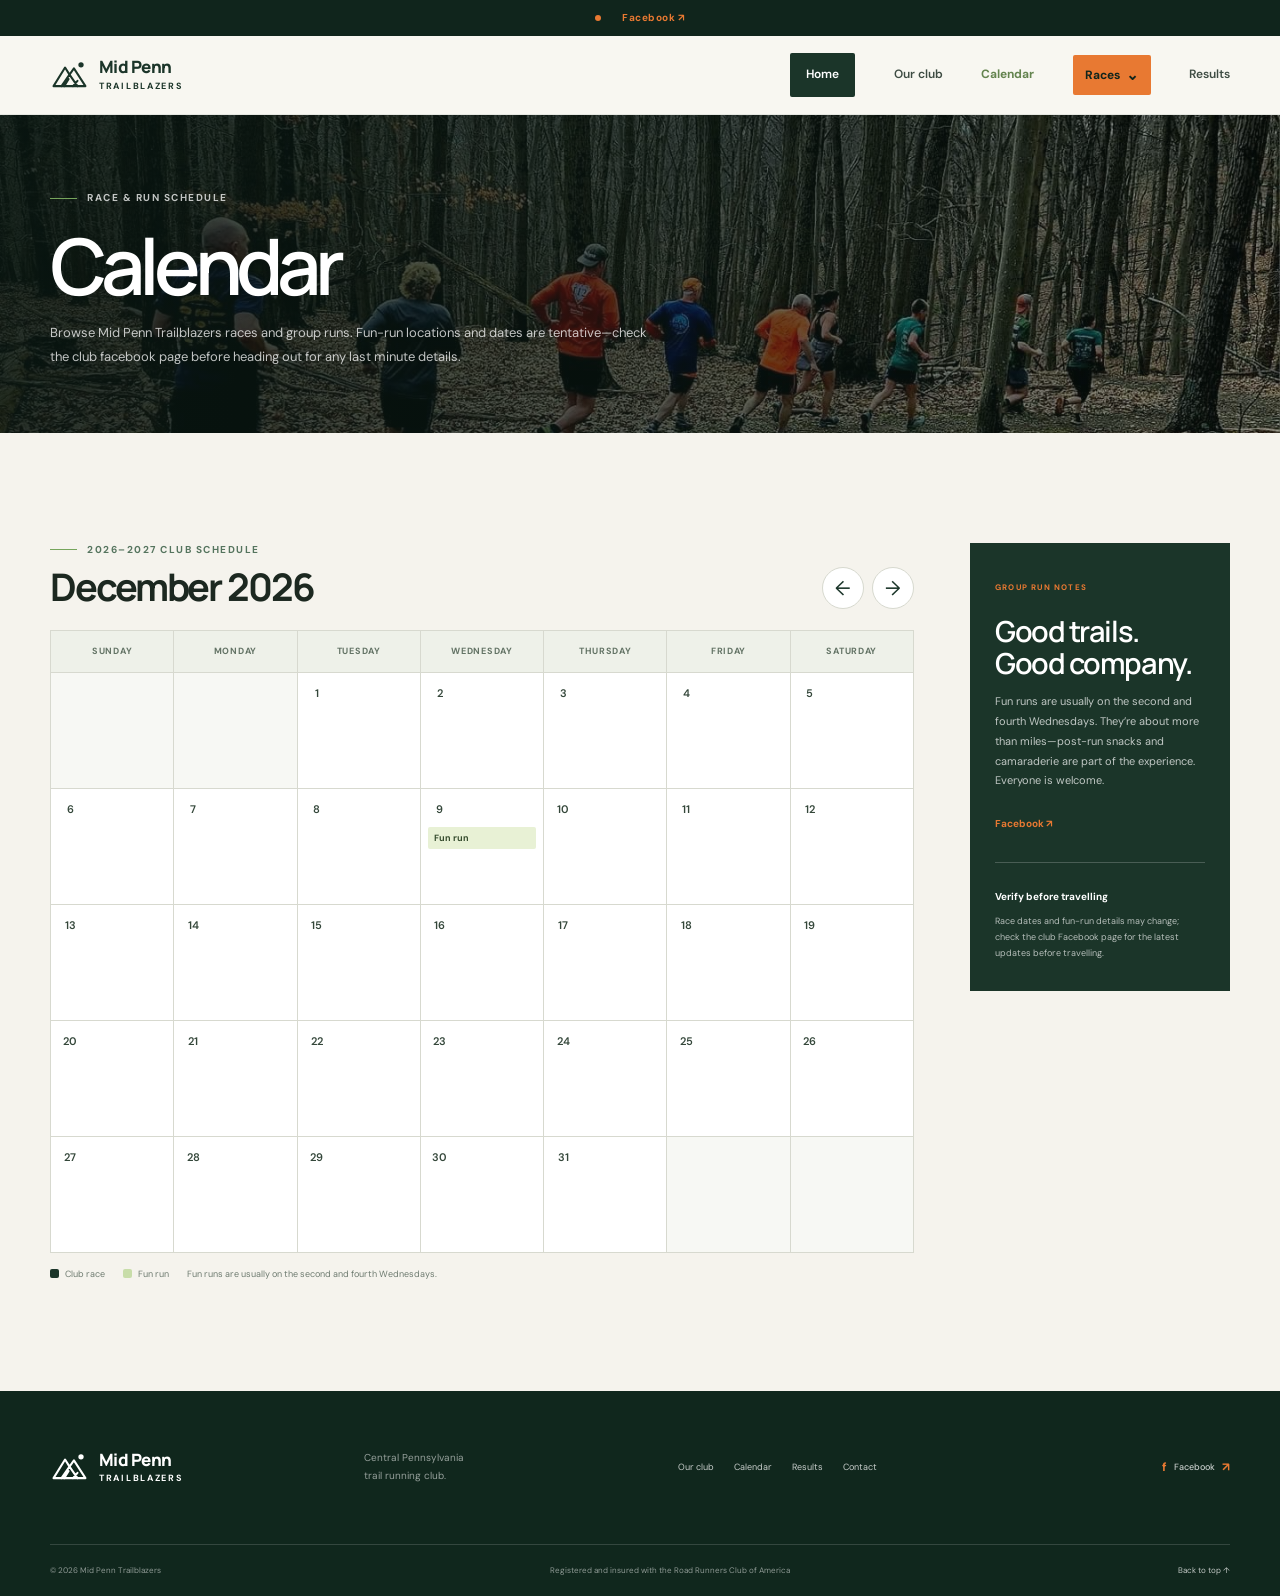
==== calendar.html @ 456e624b "adding human readable formatting" ====
<!doctype html>
<html lang="en">
  <head>
    <meta charset="utf-8" />
    <meta name="viewport" content="width=device-width, initial-scale=1" />
    <meta name="theme-color" content="#183a2b" />
    <meta
      name="description"
      content="Browse Mid Penn Trailblazers 2026 and 2027 trail race and fun run dates in a month-by-month calendar."
    />
    <title>Calendar — Mid Penn Trailblazers</title>
    <link rel="preconnect" href="https://fonts.googleapis.com" />
    <link rel="preconnect" href="https://fonts.gstatic.com" crossorigin />
    <link
      href="https://fonts.googleapis.com/css2?family=DM+Sans:wght@400;500;600;700&family=Manrope:wght@400;500;600;700;800&display=swap"
      rel="stylesheet"
    />
    <link rel="stylesheet" href="styles.css" />
    <script src="script.js" defer></script>
    <script src="calendar.js" defer></script>
  </head>
  <body class="calendar-page">
    <a class="skip-link" href="#main">Skip to content</a>
    <div class="announcement">
      <i aria-hidden="true"></i
      ><a
        href="https://www.facebook.com/groups/MidPennTrailblazers/"
        target="_blank"
        rel="noreferrer"
        >Facebook ↗</a
      >
    </div>
    <header class="site-header">
      <div class="wrap header-inner">
        <a
          class="brand"
          href="index.html#top"
          aria-label="Mid Penn Trailblazers home"
          ><span class="brand-mark" aria-hidden="true"
            ><svg viewBox="0 0 44 44" fill="none">
              <path
                d="M4 34 17 13l5 8 5-7 13 20H4Z"
                stroke="currentColor"
                stroke-width="2.3"
                stroke-linejoin="round"
              />
              <path
                d="m13 34 9-13 9 13M21 26l-5 8m15-6-5 6"
                stroke="currentColor"
                stroke-width="2.3"
                stroke-linecap="round"
              />
              <circle cx="35" cy="10" r="3" fill="currentColor" /></svg></span
          ><span class="brand-words"
            ><strong>Mid Penn</strong><small>Trailblazers</small></span
          ></a
        >
        <button
          class="menu-toggle"
          aria-expanded="false"
          aria-controls="primary-nav"
          aria-label="Open navigation"
        >
          <span></span><span></span><span></span>
        </button>
        <nav class="site-nav" id="primary-nav" aria-label="Main navigation">
          <a class="nav-cta" href="index.html">Home</a
          ><a href="index.html#about">Our club</a
          ><a href="calendar.html" aria-current="page">Calendar</a>
          <div class="nav-dropdown">
            <button
              class="races-toggle"
              type="button"
              aria-expanded="false"
              aria-controls="race-submenu"
            >
              Races <span aria-hidden="true">⌄</span>
            </button>
            <div class="dropdown-menu" id="race-submenu">
              <a href="races/loops-of-hope.html">Loops of Hope</a
              ><a href="races/snow-fest.html">Snow Fest</a
              ><a href="races/night-flight.html">Night Flight</a
              ><a href="races/smiths-knob-scramble.html"
                >Smith’s Knob Scramble</a
              ><a href="races/dandelion-run.html">Dandelion Run</a
              ><a href="races/dam-half.html">Dam Half</a>
            </div>
          </div>
          <a href="results.html">Results</a>
        </nav>
      </div>
    </header>
    <main id="main">
      <section class="calendar-hero">
        <div class="wrap">
          <p class="eyebrow"><i></i>race &amp; run schedule</p>
          <h1>Calendar</h1>
          <p>
            Browse Mid Penn Trailblazers races and group runs. Fun-run locations
            and dates are tentative—check the club facebook page before heading
            out for any last minute details.
          </p>
        </div>
      </section>
      <section
        class="calendar-section section-pad"
        aria-labelledby="calendar-title"
      >
        <div class="wrap calendar-layout">
          <div class="calendar-main">
            <div class="calendar-toolbar">
              <div>
                <p class="eyebrow"><i></i>2026–2027 club schedule</p>
                <h2 id="calendar-title" aria-live="polite">October 2026</h2>
              </div>
              <div class="calendar-controls">
                <button
                  id="previous-month"
                  type="button"
                  aria-label="Previous month"
                >
                  ←</button
                ><button id="next-month" type="button" aria-label="Next month">
                  →
                </button>
              </div>
            </div>
            <div
              class="calendar-grid"
              id="calendar-grid"
              role="grid"
              aria-labelledby="calendar-title"
            ></div>
            <div class="calendar-legend">
              <span><i class="legend-race"></i>Club race</span
              ><span><i class="legend-fun"></i>Fun run</span
              ><span
                >Fun runs are usually on the second and fourth Wednesdays.</span
              >
            </div>
          </div>
          <aside class="calendar-aside">
            <span class="aside-kicker">GROUP RUN NOTES</span>
            <h3>Good trails.<br />Good company.</h3>
            <p>
              Fun runs are usually on the second and fourth Wednesdays. They’re
              about more than miles—post-run snacks and camaraderie are part of
              the experience. Everyone is welcome.
            </p>
            <a
              href="https://www.facebook.com/groups/MidPennTrailblazers/"
              target="_blank"
              rel="noreferrer"
              >Facebook ↗</a
            >
            <div class="calendar-note">
              <strong>Verify before travelling</strong>
              <p>
                Race dates and fun-run details may change; check the club
                Facebook page for the latest updates before travelling.
              </p>
            </div>
          </aside>
        </div>
      </section>
    </main>
    <footer class="site-footer">
      <div class="wrap footer-main">
        <a
          class="brand footer-brand"
          href="index.html#top"
          aria-label="Mid Penn Trailblazers, back to top"
          ><span class="brand-mark" aria-hidden="true"
            ><svg viewBox="0 0 44 44" fill="none">
              <path
                d="M4 34 17 13l5 8 5-7 13 20H4Z"
                stroke="currentColor"
                stroke-width="2.3"
                stroke-linejoin="round"
              />
              <path
                d="m13 34 9-13 9 13M21 26l-5 8m15-6-5 6"
                stroke="currentColor"
                stroke-width="2.3"
                stroke-linecap="round"
              />
              <circle cx="35" cy="10" r="3" fill="currentColor" /></svg></span
          ><span class="brand-words"
            ><strong>Mid Penn</strong><small>Trailblazers</small></span
          ></a
        >
        <p>Central Pennsylvania<br />trail running club.</p>
        <nav class="footer-nav" aria-label="Footer navigation">
          <a href="index.html#about">Our club</a
          ><a href="calendar.html">Calendar</a><a href="results.html">Results</a
          ><a href="index.html#contact">Contact</a>
        </nav>
        <a
          class="footer-social"
          href="https://www.facebook.com/groups/MidPennTrailblazers/"
          target="_blank"
          rel="noreferrer"
          >f <span>Facebook</span> ↗</a
        >
      </div>
      <div class="wrap footer-bottom">
        <span>© <span id="year">2026</span> Mid Penn Trailblazers</span
        ><span
          >Registered and insured with the Road Runners Club of America</span
        ><a href="#main">Back to top ↑</a>
      </div>
    </footer>
  </body>
</html>
---- styles.css ----
.site-nav > a.nav-cta[href$="#contact"] {
  display: none;
}
:root {
  --forest: #1b3529;
  --deep: #10251c;
  --lime: #e87932;
  --paper: #f5f3ed;
  --ink: #1c2820;
  --muted: #687168;
  --line: #d7d9cf;
  --display: "Manrope", sans-serif;
  --body: "DM Sans", sans-serif;
}
*,
*::before,
*::after {
  box-sizing: border-box;
}
html {
  scroll-behavior: smooth;
  scroll-padding-top: 90px;
}
body {
  margin: 0;
  color: var(--ink);
  background: var(--paper);
  font: 16px/1.6 var(--body);
  -webkit-font-smoothing: antialiased;
}
a {
  color: inherit;
}
a:focus-visible,
button:focus-visible {
  outline: 3px solid #699d45;
  outline-offset: 4px;
}
.wrap {
  width: min(1180px, calc(100% - 64px));
  margin-inline: auto;
}
.skip-link {
  position: fixed;
  z-index: 30;
  top: 12px;
  left: 12px;
  padding: 10px 16px;
  color: #fff;
  background: var(--forest);
  transform: translateY(-150%);
}
.skip-link:focus {
  transform: translateY(0);
}
.announcement {
  min-height: 36px;
  padding: 7px 20px;
  display: flex;
  justify-content: center;
  align-items: center;
  gap: 9px;
  color: #f3f5ec;
  background: var(--deep);
  font-size: 10px;
  letter-spacing: 0.05em;
}
.announcement i {
  width: 6px;
  height: 6px;
  border-radius: 50%;
  background: var(--lime);
}
.announcement a {
  margin-left: 12px;
  color: var(--lime);
  font-weight: 700;
  text-decoration: none;
}
.site-header {
  position: sticky;
  z-index: 20;
  top: 0;
  background: rgba(248, 247, 241, 0.96);
  border-bottom: 1px solid rgba(24, 58, 43, 0.08);
  backdrop-filter: blur(14px);
}
.header-inner {
  min-height: 78px;
  display: flex;
  align-items: center;
  justify-content: space-between;
}
.brand {
  display: inline-flex;
  align-items: center;
  gap: 10px;
  color: var(--forest);
  text-decoration: none;
}
.brand-mark {
  width: 39px;
  height: 39px;
  display: grid;
  place-items: center;
}
.brand-mark svg {
  width: 100%;
  height: 100%;
}
.brand-words {
  display: grid;
  line-height: 1.03;
  font-family: var(--display);
  letter-spacing: -0.035em;
}
.brand-words strong {
  font-size: 17px;
  font-weight: 800;
}
.brand-words small {
  margin-top: 4px;
  font: 700 9px var(--body);
  letter-spacing: 0.19em;
  text-transform: uppercase;
}
.site-nav {
  display: flex;
  align-items: center;
  gap: clamp(20px, 3vw, 42px);
}
.site-nav > a {
  color: #3e4c43;
  font-size: 12px;
  font-weight: 600;
  text-decoration: none;
}
.site-nav > a:hover,
.footer-nav a:hover {
  color: #67934c;
}
.site-nav .nav-cta {
  padding: 12px 16px;
  color: #fff;
  background: var(--forest);
  border-radius: 2px;
}
.nav-cta span {
  margin-left: 8px;
}
.menu-toggle {
  display: none;
}
.hero {
  position: relative;
  min-height: max(570px, min(690px, calc(100svh - 114px)));
  display: flex;
  align-items: center;
  overflow: hidden;
  color: #fff;
  background: var(--deep);
}
.hero-image,
.hero-shade,
.contact-image,
.contact-shade {
  position: absolute;
  inset: 0;
}
.hero-image {
  background: url("assets/forest-trail.jpg") center 48% / cover;
}
.hero-shade {
  background:
    linear-gradient(
      90deg,
      rgba(11, 34, 23, 0.86),
      rgba(14, 38, 27, 0.58) 45%,
      rgba(14, 38, 27, 0.12)
    ),
    linear-gradient(0deg, rgba(11, 34, 23, 0.34), transparent 38%);
}
.hero-content {
  position: relative;
  z-index: 1;
  padding: 92px 0 100px;
}
.eyebrow {
  margin: 0 0 20px;
  display: flex;
  align-items: center;
  gap: 10px;
  color: #55745e;
  font-size: 10px;
  font-weight: 700;
  letter-spacing: 0.15em;
  line-height: 1.4;
  text-transform: uppercase;
}
.eyebrow i {
  width: 27px;
  height: 1px;
  background: #76a55c;
}
.eyebrow.light {
  color: rgba(255, 255, 255, 0.8);
}
.eyebrow.light i {
  background: var(--lime);
}
h1,
h2,
h3,
h4,
p {
  margin-top: 0;
}
h1,
h2,
h3,
h4 {
  font-family: var(--display);
}
.hero h1 {
  margin: 0;
  font-size: clamp(70px, 10.5vw, 138px);
  font-weight: 700;
  letter-spacing: -0.085em;
  line-height: 0.91;
}
.hero h1 em,
h2 em {
  font-weight: 500;
}
.hero h1 em,
.results h2 em,
.contact h2 em {
  color: var(--lime);
}
.hero-intro {
  max-width: 440px;
  margin: 28px 0;
  color: rgba(255, 255, 255, 0.86);
  font-size: 15px;
  line-height: 1.8;
}
.hero-actions {
  display: flex;
  align-items: center;
  gap: 28px;
}
.button {
  min-height: 48px;
  padding: 0 20px;
  display: inline-flex;
  align-items: center;
  justify-content: center;
  gap: 15px;
  border: 1px solid transparent;
  border-radius: 2px;
  font-size: 11px;
  font-weight: 700;
  text-decoration: none;
  transition:
    transform 0.2s,
    background 0.2s,
    color 0.2s;
}
.button:hover {
  transform: translateY(-2px);
}
.lime-button {
  color: var(--deep);
  background: var(--lime);
}
.lime-button:hover {
  background: #e6ff8a;
}
.text-link {
  display: inline-flex;
  align-items: center;
  gap: 11px;
  color: var(--forest);
  font-size: 12px;
  font-weight: 700;
  text-decoration: none;
}
.light-link {
  color: #fff;
}
.hero-badge {
  position: absolute;
  right: max(8%, calc((100vw - 1180px) / 2));
  bottom: 67px;
  width: 112px;
  height: 112px;
  display: grid;
  place-items: center;
  color: var(--forest);
  background: var(--lime);
  border-radius: 50%;
}
.hero-badge svg {
  position: absolute;
  width: 100%;
  animation: spin 32s linear infinite;
}
.hero-badge text {
  fill: var(--forest);
  font: 700 7.7px var(--body);
  letter-spacing: 1.7px;
}
.hero-badge b {
  font-size: 34px;
  font-weight: 400;
}
.hero-caption {
  position: absolute;
  bottom: 20px;
  left: max(32px, calc((100vw - 1180px) / 2));
  display: flex;
  gap: 11px;
  align-items: center;
  color: rgba(255, 255, 255, 0.78);
  font-size: 9px;
  letter-spacing: 0.1em;
  text-decoration: none;
  text-transform: uppercase;
}
.hero-caption span {
  color: var(--lime);
}
@keyframes spin {
  to {
    transform: rotate(360deg);
  }
}
.section-pad {
  padding: 110px 0;
}
.intro-grid {
  display: grid;
  grid-template-columns: 1fr;
  align-items: start;
}
.intro-label {
  padding-top: 9px;
}
.aside-note {
  margin-top: 82px;
  color: #8a958b;
  font: 12px/1.7 var(--display);
}
.intro h2,
.section-heading h2 {
  margin: 0 0 24px;
  font-size: clamp(34px, 4.1vw, 54px);
  font-weight: 600;
  letter-spacing: -0.065em;
  line-height: 1.13;
}
.intro h2 em,
.section-heading h2 em {
  color: #64844f;
}
.intro-copy > p {
  max-width: none;
  margin-bottom: 16px;
  color: #657168;
  font-size: 14px;
  line-height: 1.9;
}
.intro-copy .text-link {
  margin-top: 10px;
}
.club-stamp {
  justify-self: end;
  width: 140px;
  aspect-ratio: 1;
  margin-top: 30px;
  display: flex;
  flex-direction: column;
  align-items: center;
  justify-content: center;
  color: var(--forest);
  border: 1px solid #bbcbb5;
  border-radius: 50%;
  transform: rotate(8deg);
}
.club-stamp small {
  font-size: 7px;
  font-weight: 700;
  letter-spacing: 0.16em;
}
.club-stamp strong {
  margin: 1px 0;
  font: 800 27px var(--display);
  letter-spacing: -0.07em;
}
.club-stamp svg {
  width: 70px;
  height: 24px;
  margin-top: 4px;
  fill: none;
  stroke: currentColor;
  stroke-width: 1.6;
}
.next-run {
  color: #fff;
  background: var(--forest);
}
.next-run-inner {
  min-height: 180px;
  display: grid;
  grid-template-columns: 64px 1fr auto;
  gap: 27px;
  align-items: center;
}
.run-icon {
  width: 55px;
  height: 55px;
  display: grid;
  place-items: center;
  color: var(--forest);
  background: var(--lime);
  border-radius: 50%;
  font-size: 27px;
}
.next-run .eyebrow {
  margin-bottom: 9px;
}
.next-run h2 {
  margin-bottom: 6px;
  font-size: clamp(21px, 2.5vw, 30px);
  font-weight: 600;
  letter-spacing: -0.045em;
}
.next-run h2 span {
  color: var(--lime);
}
.next-run-inner > div:nth-child(2) > p:last-child {
  margin: 0;
  color: rgba(255, 255, 255, 0.72);
  font-size: 12px;
}
.outline-button {
  color: #fff;
  border-color: rgba(255, 255, 255, 0.43);
}
.outline-button:hover {
  color: var(--forest);
  background: #fff;
}
.events {
  background: #f2f3ec;
}
.section-heading {
  margin-bottom: 47px;
  display: grid;
  grid-template-columns: 1.2fr 0.8fr;
  gap: 70px;
  align-items: end;
}
.section-heading .eyebrow {
  margin-bottom: 17px;
}
.section-heading h2 {
  margin-bottom: 0;
}
.section-heading > p {
  max-width: 390px;
  margin: 0 0 4px auto;
  color: #68746c;
  font-size: 13px;
  line-height: 1.85;
}
.featured-event {
  min-height: 176px;
  padding: 30px 37px;
  display: grid;
  grid-template-columns: 85px 1fr 48px;
  gap: 28px;
  align-items: center;
  color: #fff;
  background: var(--forest);
}
.featured-date {
  display: flex;
  flex-direction: column;
  align-items: flex-start;
  color: var(--lime);
  line-height: 1;
}
.featured-date span {
  font-size: 9px;
  font-weight: 700;
  letter-spacing: 0.17em;
}
.featured-date strong {
  margin: 3px 0 6px;
  font: 500 44px var(--display);
  letter-spacing: -0.08em;
}
.pill {
  display: inline-flex;
  padding: 5px 8px;
  color: #506454;
  background: #e5eae1;
  font-size: 8px;
  font-weight: 700;
  letter-spacing: 0.1em;
  line-height: 1;
}
.pill-lime {
  color: var(--forest);
  background: var(--lime);
}
.featured-event .pill {
  margin-bottom: 11px;
}
.featured-event h3 {
  margin: 0 0 8px;
  font-size: clamp(20px, 2.4vw, 29px);
  font-weight: 600;
  letter-spacing: -0.045em;
}
.featured-event p {
  max-width: 600px;
  margin: 0;
  color: rgba(255, 255, 255, 0.73);
  font-size: 11px;
  line-height: 1.8;
}
.circle-link {
  width: 43px;
  height: 43px;
  display: grid;
  place-items: center;
  color: var(--forest);
  background: var(--lime);
  border-radius: 50%;
  text-decoration: none;
  font-size: 19px;
  transition: transform 0.2s;
}
.circle-link:hover {
  transform: rotate(45deg);
}
.fun-run-grid {
  margin: 14px 0 76px;
  display: grid;
  grid-template-columns: repeat(3, 1fr);
  gap: 14px;
}
.fun-run-card {
  min-height: 168px;
  padding: 22px 23px;
  background: #fff;
}
.fun-run-card small {
  color: #70826f;
  font-size: 8px;
  font-weight: 700;
  letter-spacing: 0.14em;
}
.fun-run-card h3 {
  margin: 9px 0 5px;
  font-size: 16px;
  font-weight: 700;
  letter-spacing: -0.035em;
}
.fun-run-card p {
  min-height: 36px;
  margin-bottom: 8px;
  color: #69756c;
  font-size: 10px;
  line-height: 1.7;
}
.fun-run-card > b {
  color: #6b8c50;
  font-size: 9px;
}
.race-heading {
  margin-bottom: 17px;
  display: flex;
  justify-content: space-between;
  align-items: end;
  gap: 30px;
}
.race-heading .eyebrow {
  margin-bottom: 7px;
}
.race-heading h3 {
  margin: 0;
  font-size: 24px;
  font-weight: 600;
  letter-spacing: -0.05em;
}
.race-heading > p {
  max-width: 410px;
  margin: 0 0 3px;
  color: #718077;
  font-size: 10px;
  line-height: 1.7;
}
.race-list {
  border-top: 1px solid #d8dfd4;
}
.race-row {
  min-height: 92px;
  padding: 16px 5px;
  display: grid;
  grid-template-columns: 63px 1fr auto;
  gap: 23px;
  align-items: center;
  border-bottom: 1px solid #d8dfd4;
}
.race-date {
  display: flex;
  flex-direction: column;
  align-items: center;
  color: #658158;
  line-height: 1.03;
}
.race-date span {
  font-size: 8px;
  font-weight: 700;
  letter-spacing: 0.14em;
}
.race-date strong {
  margin-top: 3px;
  font: 600 24px var(--display);
  letter-spacing: -0.07em;
}
.race-row h4 {
  margin: 0 0 2px;
  font-size: 15px;
  font-weight: 700;
  letter-spacing: -0.025em;
}
.race-row p {
  margin: 0;
  color: #79847b;
  font-size: 10px;
}
.race-action {
  display: flex;
  align-items: center;
  gap: 18px;
}
.race-action a {
  color: var(--forest);
  font-size: 10px;
  font-weight: 700;
  text-decoration: none;
  white-space: nowrap;
}
.race-action a:hover {
  text-decoration: underline;
}
.schedule-note {
  margin: 16px 0 0;
  color: #758078;
  font-size: 10px;
}
.results {
  color: #fff;
  background: var(--deep);
}
.results-grid {
  display: grid;
  grid-template-columns: 0.8fr 1.2fr;
  gap: 12%;
  align-items: start;
}
.results h2 {
  margin: 0 0 18px;
  font-size: clamp(40px, 5vw, 61px);
  font-weight: 600;
  letter-spacing: -0.065em;
  line-height: 1.13;
}
.results-intro > p:not(.eyebrow) {
  max-width: 320px;
  color: rgba(255, 255, 255, 0.67);
  font-size: 12px;
  line-height: 1.85;
}
.results-list {
  border-top: 1px solid rgba(255, 255, 255, 0.22);
}
.results-list a {
  min-height: 66px;
  display: grid;
  grid-template-columns: 34px 1fr auto 22px;
  gap: 14px;
  align-items: center;
  border-bottom: 1px solid rgba(255, 255, 255, 0.22);
  text-decoration: none;
}
.results-list a:hover {
  color: var(--lime);
}
.results-list a > span {
  color: var(--lime);
  font-size: 9px;
  font-weight: 700;
}
.results-list strong {
  font: 600 13px var(--display);
}
.results-list small {
  color: rgba(255, 255, 255, 0.55);
  font-size: 9px;
}
.results-list b {
  font-size: 14px;
  font-weight: 400;
}
.contact {
  position: relative;
  min-height: 480px;
  display: flex;
  align-items: center;
  overflow: hidden;
  color: #fff;
  background: var(--deep);
}
.contact-image {
  background: url("assets/trail-runner.jpg") center 53% / cover;
}
.contact-shade {
  background: linear-gradient(
    90deg,
    rgba(12, 37, 25, 0.91),
    rgba(12, 37, 25, 0.64) 53%,
    rgba(12, 37, 25, 0.19)
  );
}
.contact-content {
  position: relative;
  z-index: 1;
  padding: 78px 0;
}
.contact h2 {
  margin: 0 0 15px;
  font-size: clamp(47px, 7vw, 82px);
  font-weight: 600;
  letter-spacing: -0.07em;
  line-height: 0.99;
}
.contact-content > p:not(.eyebrow) {
  max-width: 350px;
  margin-bottom: 24px;
  color: rgba(255, 255, 255, 0.78);
  font-size: 13px;
  line-height: 1.8;
}
.contact-actions {
  display: flex;
  align-items: center;
  gap: 24px;
}
.contact-actions > a:last-child {
  color: #fff;
  font-size: 11px;
  text-decoration-color: rgba(255, 255, 255, 0.6);
  text-underline-offset: 4px;
}
.site-footer {
  color: #fff;
  background: #10271d;
}
.footer-main {
  min-height: 153px;
  display: grid;
  grid-template-columns: 1fr 1fr 1.6fr auto;
  gap: 30px;
  align-items: center;
}
.footer-brand {
  color: #fff;
}
.footer-main > p {
  margin: 0;
  color: rgba(255, 255, 255, 0.56);
  font-size: 10px;
  line-height: 1.8;
}
.footer-nav {
  display: flex;
  flex-wrap: wrap;
  gap: 13px 20px;
}
.footer-nav a {
  color: rgba(255, 255, 255, 0.77);
  font-size: 9px;
  text-decoration: none;
}
.footer-social {
  display: flex;
  align-items: center;
  gap: 7px;
  color: var(--lime);
  font-size: 12px;
  font-weight: 700;
  text-decoration: none;
}
.footer-social span {
  color: rgba(255, 255, 255, 0.76);
  font-size: 9px;
  font-weight: 500;
}
.footer-bottom {
  min-height: 52px;
  display: flex;
  justify-content: space-between;
  align-items: center;
  gap: 20px;
  border-top: 1px solid rgba(255, 255, 255, 0.15);
  color: rgba(255, 255, 255, 0.53);
  font-size: 8px;
}
.footer-bottom a {
  color: rgba(255, 255, 255, 0.75);
  text-decoration: none;
}
@media (max-width: 900px) {
  .wrap {
    width: min(100% - 48px, 700px);
  }
  .intro-grid {
    grid-template-columns: 1fr 2fr;
    gap: 36px;
  }
  .intro-label {
    grid-column: 1/-1;
  }
  .aside-note {
    display: none;
  }
  .club-stamp {
    width: 120px;
  }
  .section-heading {
    gap: 32px;
  }
  .next-run-inner {
    grid-template-columns: 55px 1fr;
    padding-block: 28px;
  }
  .next-run-inner > .button {
    grid-column: 2;
    justify-self: start;
  }
  .featured-event {
    padding: 25px;
  }
  .results-grid {
    gap: 8%;
  }
  .community-grid {
    grid-template-columns: repeat(3, 1fr);
  }
  .featured-community {
    grid-row: span 2;
  }
  .footer-main {
    grid-template-columns: 1fr 1fr;
    padding-block: 25px;
  }
  .footer-nav {
    order: 3;
  }
  .footer-social {
    justify-self: end;
  }
}
@media (max-width: 640px) {
  html {
    scroll-padding-top: 72px;
  }
  .wrap {
    width: calc(100% - 40px);
  }
  .announcement {
    min-height: 34px;
    gap: 7px;
    font-size: 8px;
  }
  .announcement a {
    margin-left: 3px;
    white-space: nowrap;
  }
  .header-inner {
    min-height: 68px;
  }
  .brand-mark {
    width: 35px;
    height: 35px;
  }
  .menu-toggle {
    width: 42px;
    height: 42px;
    padding: 11px;
    display: flex;
    flex-direction: column;
    justify-content: center;
    gap: 5px;
    border: 0;
    background: transparent;
    cursor: pointer;
  }
  .menu-toggle span {
    width: 20px;
    height: 2px;
    background: var(--forest);
    transition:
      transform 0.2s,
      opacity 0.2s;
  }
  .menu-toggle[aria-expanded="true"] span:first-child {
    transform: translateY(7px) rotate(45deg);
  }
  .menu-toggle[aria-expanded="true"] span:nth-child(2) {
    opacity: 0;
  }
  .menu-toggle[aria-expanded="true"] span:last-child {
    transform: translateY(-7px) rotate(-45deg);
  }
  .site-nav {
    position: absolute;
    top: 100%;
    right: 0;
    left: 0;
    padding: 10px 20px 22px;
    display: none;
    flex-direction: column;
    align-items: stretch;
    gap: 0;
    background: var(--paper);
    border-bottom: 1px solid var(--line);
    box-shadow: 0 12px 20px #0f2a1c14;
  }
  .site-nav.is-open {
    display: flex;
  }
  .site-nav > a {
    padding: 13px 2px;
    border-bottom: 1px solid var(--line);
  }
  .site-nav .nav-cta {
    margin-top: 12px;
    padding: 13px 15px;
    text-align: center;
    border: 0;
  }
  .hero {
    min-height: min(740px, calc(100svh - 102px));
    align-items: flex-start;
  }
  .hero-image {
    background-position: 59% center;
  }
  .hero-shade {
    background:
      linear-gradient(90deg, rgba(11, 34, 23, 0.84), rgba(14, 38, 27, 0.34)),
      linear-gradient(0deg, rgba(11, 34, 23, 0.46), transparent 65%);
  }
  .hero-content {
    padding-top: clamp(90px, 18vh, 145px);
    padding-bottom: 120px;
  }
  .hero h1 {
    font-size: clamp(73px, 18vw, 106px);
  }
  .hero-intro {
    max-width: 360px;
    margin-top: 23px;
    font-size: 13px;
  }
  .hero-actions {
    align-items: flex-start;
    flex-direction: column;
    gap: 18px;
  }
  .hero-badge {
    right: 23px;
    bottom: 55px;
    width: 86px;
    height: 86px;
  }
  .hero-badge b {
    font-size: 28px;
  }
  .hero-caption {
    left: 20px;
    bottom: 17px;
    max-width: 260px;
    font-size: 8px;
  }
  .section-pad {
    padding: 76px 0;
  }
  .intro-grid {
    grid-template-columns: 1fr;
    gap: 23px;
  }
  .intro-label {
    grid-column: auto;
  }
  .intro h2,
  .section-heading h2 {
    font-size: clamp(35px, 10vw, 48px);
  }
  .intro-copy > p {
    font-size: 13px;
  }
  .club-stamp {
    display: none;
  }
  .next-run-inner {
    grid-template-columns: 43px 1fr;
    gap: 16px;
    padding-block: 25px;
  }
  .run-icon {
    width: 42px;
    height: 42px;
    font-size: 21px;
  }
  .next-run .eyebrow {
    font-size: 8px;
  }
  .next-run h2 {
    font-size: 19px;
    line-height: 1.35;
  }
  .next-run h2 span {
    white-space: nowrap;
  }
  .next-run-inner > div:nth-child(2) > p:last-child {
    font-size: 10px;
  }
  .next-run-inner > .button {
    grid-column: 2;
    min-height: 42px;
    padding-inline: 12px;
    font-size: 9px;
  }
  .section-heading {
    grid-template-columns: 1fr;
    gap: 18px;
    margin-bottom: 30px;
  }
  .section-heading > p {
    margin: 0;
    font-size: 12px;
  }
  .featured-event {
    grid-template-columns: 55px 1fr;
    gap: 15px;
    padding: 21px 18px;
  }
  .featured-date strong {
    font-size: 37px;
  }
  .featured-event h3 {
    font-size: 20px;
  }
  .featured-event p {
    font-size: 10px;
  }
  .featured-event .circle-link {
    grid-column: 2;
    justify-self: start;
    width: 35px;
    height: 35px;
  }
  .fun-run-grid {
    grid-template-columns: 1fr;
    gap: 9px;
    margin-bottom: 55px;
  }
  .fun-run-card {
    min-height: 0;
    padding: 18px;
  }
  .fun-run-card p {
    min-height: 0;
  }
  .race-heading {
    align-items: flex-start;
    flex-direction: column;
    gap: 8px;
  }
  .race-heading > p {
    font-size: 10px;
  }
  .race-row {
    grid-template-columns: 40px 1fr;
    gap: 12px;
    padding: 14px 0;
  }
  .race-date strong {
    font-size: 21px;
  }
  .race-row h4 {
    font-size: 13px;
  }
  .race-row p {
    font-size: 9px;
  }
  .race-action {
    grid-column: 2;
    justify-content: space-between;
    margin-top: -4px;
  }
  .race-action a {
    font-size: 9px;
  }
  .pill {
    font-size: 7px;
  }
  .results-grid {
    grid-template-columns: 1fr;
    gap: 36px;
  }
  .results h2 {
    font-size: 48px;
  }
  .results-list a {
    min-height: 62px;
    grid-template-columns: 24px 1fr auto 15px;
    gap: 9px;
  }
  .results-list strong {
    font-size: 11px;
  }
  .results-list small {
    font-size: 8px;
  }
  .community-grid {
    grid-template-columns: repeat(2, minmax(0, 1fr));
    gap: 9px;
  }
  .community-card {
    min-height: 132px;
    padding: 15px;
  }
  .featured-community {
    min-height: 273px;
    grid-row: span 2;
  }
  .community-card strong {
    font-size: 13px;
  }
  .featured-community strong {
    font-size: 22px;
  }
  .community-card small {
    font-size: 7px;
  }
  .community-card > b {
    right: 14px;
    bottom: 13px;
  }
  .regional-races {
    grid-template-columns: 1fr;
    gap: 10px;
  }
  .contact {
    min-height: 460px;
  }
  .contact-image {
    background-position: 61% center;
  }
  .contact-shade {
    background: linear-gradient(
      90deg,
      rgba(12, 37, 25, 0.89),
      rgba(12, 37, 25, 0.52)
    );
  }
  .contact-content {
    padding-block: 70px;
  }
  .contact-actions {
    align-items: flex-start;
    flex-direction: column;
    gap: 17px;
  }
  .footer-main {
    grid-template-columns: 1fr auto;
    gap: 20px 10px;
    padding-block: 27px;
  }
  .footer-main > p {
    justify-self: end;
    font-size: 9px;
  }
  .footer-nav {
    grid-column: 1/-1;
    gap: 14px;
  }
  .footer-social {
    grid-column: 1/-1;
    justify-self: start;
  }
  .footer-bottom {
    padding-block: 14px;
    flex-wrap: wrap;
    gap: 7px 16px;
    font-size: 8px;
  }
  .footer-bottom > span:nth-child(2) {
    order: 3;
    flex-basis: 100%;
  }
}
@media (prefers-reduced-motion: reduce) {
  *,
  *::before,
  *::after {
    scroll-behavior: auto !important;
    animation-duration: 0.01ms !important;
    animation-iteration-count: 1 !important;
    transition-duration: 0.01ms !important;
  }
}

.site-nav > a[aria-current="page"] {
  color: #64844f;
  font-weight: 700;
}
.calendar-hero {
  padding: 76px 0 65px;
  color: #fff;
  background:
    linear-gradient(
      90deg,
      rgba(9, 23, 18, 0.86),
      rgba(9, 23, 18, 0.62) 58%,
      rgba(9, 23, 18, 0.38)
    ),
    url("assets/calendar.jpg") center 50% / cover no-repeat;
}
.calendar-hero .eyebrow {
  color: rgba(255, 255, 255, 0.75);
}
.calendar-hero h1 {
  max-width: 800px;
  margin: 0 0 15px;
  font: 600 clamp(44px, 7vw, 78px)/1.04 var(--display);
  letter-spacing: -0.075em;
}
.calendar-hero h1 em {
  color: var(--lime);
  font-weight: 500;
}
.calendar-hero .wrap > p:last-child {
  max-width: 600px;
  margin: 0;
  color: rgba(255, 255, 255, 0.75);
  font-size: 13px;
  line-height: 1.8;
}
.calendar-section {
  background: var(--paper);
}
.calendar-layout {
  display: grid;
  grid-template-columns: minmax(0, 1fr) 260px;
  column-gap: 56px;
  row-gap: 28px;
  align-items: start;
}
.calendar-main {
  min-width: 0;
}
.calendar-toolbar {
  margin-bottom: 21px;
  display: flex;
  justify-content: space-between;
  align-items: end;
  gap: 20px;
}
.calendar-toolbar .eyebrow {
  margin-bottom: 8px;
}
.calendar-toolbar h2 {
  margin: 0;
  font: 700 clamp(27px, 3.4vw, 38px)/1.15 var(--display);
  letter-spacing: -0.055em;
}
.calendar-controls {
  display: flex;
  gap: 8px;
}
.calendar-controls button {
  width: 42px;
  height: 42px;
  display: grid;
  place-items: center;
  color: var(--forest);
  background: #fff;
  border: 1px solid var(--line);
  border-radius: 50%;
  font: 20px var(--body);
  cursor: pointer;
  transition:
    background 0.2s,
    color 0.2s;
}
.calendar-controls button:hover:not(:disabled) {
  color: #fff;
  background: var(--forest);
}
.calendar-controls button:disabled {
  opacity: 0.35;
  cursor: not-allowed;
}
.calendar-grid {
  display: grid;
  grid-template-columns: repeat(7, minmax(0, 1fr));
  border-top: 1px solid var(--line);
  border-left: 1px solid var(--line);
  background: #fff;
}
.calendar-weekday {
  min-height: 42px;
  display: grid;
  place-items: center;
  color: #637365;
  background: #eef1e9;
  border-right: 1px solid var(--line);
  border-bottom: 1px solid var(--line);
  font-size: 9px;
  font-weight: 700;
  letter-spacing: 0.08em;
  text-transform: uppercase;
}
.weekday-short {
  display: none;
}
.calendar-day {
  min-height: 116px;
  padding: 9px 7px;
  display: flex;
  flex-direction: column;
  align-items: stretch;
  gap: 5px;
  border-right: 1px solid var(--line);
  border-bottom: 1px solid var(--line);
  background: #fff;
}
.calendar-day--outside {
  background: #f7f8f4;
}
.calendar-day-number {
  width: 24px;
  height: 24px;
  display: grid;
  place-items: center;
  color: #34473a;
  font-size: 11px;
  font-weight: 600;
}
.calendar-event {
  padding: 5px 6px;
  display: block;
  border-radius: 2px;
  font-size: 9px;
  font-weight: 700;
  line-height: 1.35;
  text-decoration: none;
  overflow-wrap: anywhere;
}
.calendar-event:hover {
  text-decoration: underline;
  text-underline-offset: 2px;
}
.calendar-event--race {
  color: #fff;
  background: var(--forest);
}
.calendar-event--fun {
  color: #354c2d;
  background: #e8f1d5;
}
.calendar-legend {
  margin-top: 14px;
  display: flex;
  flex-wrap: wrap;
  align-items: center;
  gap: 10px 18px;
  color: #6e7b70;
  font-size: 9px;
}
.calendar-legend span {
  display: inline-flex;
  align-items: center;
  gap: 6px;
}
.calendar-legend i {
  width: 9px;
  height: 9px;
  display: inline-block;
  border-radius: 2px;
}
.legend-race {
  background: var(--forest);
}
.legend-fun {
  background: #c8dda9;
}
.calendar-aside {
  padding: 29px 25px;
  color: #fff;
  background: var(--forest);
}
.aside-kicker {
  color: var(--lime);
  font-size: 8px;
  font-weight: 700;
  letter-spacing: 0.15em;
}
.calendar-aside h3 {
  margin: 19px 0 12px;
  font-size: 29px;
  font-weight: 600;
  letter-spacing: -0.05em;
  line-height: 1.1;
}
.calendar-aside > p {
  margin-bottom: 18px;
  color: rgba(255, 255, 255, 0.72);
  font-size: 11px;
  line-height: 1.8;
}
.calendar-aside > a {
  color: var(--lime);
  font-size: 10px;
  font-weight: 700;
  text-decoration: none;
}
.calendar-aside > a span {
  margin-left: 5px;
}
.calendar-note {
  margin-top: 27px;
  padding-top: 19px;
  border-top: 1px solid rgba(255, 255, 255, 0.2);
}
.calendar-note strong {
  font-size: 10px;
}
.calendar-note p {
  margin: 7px 0 0;
  color: rgba(255, 255, 255, 0.68);
  font-size: 9px;
  line-height: 1.75;
}
.calendar-tba {
  grid-column: 1/-1;
  margin: 0;
  padding: 18px 20px;
  color: #5c6e5f;
  background: #edf0e8;
  font-size: 10px;
  line-height: 1.75;
}
.calendar-tba strong {
  color: var(--forest);
}
@media (max-width: 900px) {
  .calendar-layout {
    grid-template-columns: minmax(0, 1fr) 220px;
    gap: 30px;
  }
  .calendar-day {
    min-height: 100px;
    padding: 7px 5px;
  }
  .calendar-event {
    font-size: 8px;
  }
  .calendar-aside {
    padding: 24px 20px;
  }
}
@media (max-width: 640px) {
  .calendar-promo-inner {
    align-items: flex-start;
    flex-direction: column;
    gap: 22px;
  }
  .calendar-promo-button {
    min-height: 44px;
  }
  .calendar-hero {
    padding: 58px 0 49px;
  }
  .calendar-hero h1 {
    font-size: clamp(43px, 12vw, 61px);
  }
  .calendar-hero .wrap > p:last-child {
    font-size: 12px;
  }
  .calendar-layout {
    grid-template-columns: 1fr;
    gap: 24px;
  }
  .calendar-toolbar {
    margin-bottom: 15px;
  }
  .calendar-toolbar .eyebrow {
    font-size: 8px;
  }
  .calendar-toolbar h2 {
    font-size: 28px;
  }
  .calendar-controls {
    gap: 5px;
  }
  .calendar-controls button {
    width: 37px;
    height: 37px;
  }
  .calendar-weekday {
    min-height: 34px;
    font-size: 8px;
    letter-spacing: 0;
  }
  .weekday-long {
    display: none;
  }
  .weekday-short {
    display: inline;
  }
  .calendar-day {
    min-height: 83px;
    padding: 5px 3px;
    gap: 4px;
  }
  .calendar-day-number {
    width: 21px;
    height: 21px;
    font-size: 10px;
  }
  .calendar-event {
    padding: 4px 3px;
    font-size: 7px;
    line-height: 1.25;
  }
  .calendar-legend {
    gap: 8px 13px;
    font-size: 8px;
  }
  .calendar-aside {
    padding: 24px;
  }
  .calendar-aside h3 {
    margin-top: 12px;
  }
  .calendar-note {
    margin-top: 19px;
  }
  .calendar-tba {
    grid-column: auto;
    padding: 15px;
    font-size: 9px;
  }
}

.nav-dropdown {
  position: relative;
}
.races-toggle {
  padding: 0;
  display: inline-flex;
  align-items: center;
  gap: 6px;
  color: #3e4c43;
  background: transparent;
  border: 0;
  font: 600 12px var(--body);
  cursor: pointer;
}
.races-toggle:hover,
.races-toggle[aria-expanded="true"] {
  color: #64844f;
}
.races-toggle span {
  font-size: 15px;
  transition: transform 0.2s;
}
.races-toggle[aria-expanded="true"] span {
  transform: rotate(180deg);
}
.races-toggle {
  padding: 10px 12px;
  color: var(--deep);
  background: var(--lime);
  border-radius: 2px;
  font-weight: 700;
}
.races-toggle:hover,
.races-toggle[aria-expanded="true"] {
  color: var(--deep);
  background: #f08b49;
}
.dropdown-menu {
  position: absolute;
  z-index: 25;
  top: 100%;
  left: -16px;
  min-width: 220px;
  padding: 8px;
  display: none;
  grid-template-columns: 1fr;
  background: #fff;
  border: 1px solid var(--line);
  box-shadow: 0 14px 32px #10271d1a;
}
.nav-dropdown:hover .dropdown-menu,
.nav-dropdown:focus-within .dropdown-menu,
.nav-dropdown.is-open .dropdown-menu {
  display: grid;
}
.dropdown-menu a {
  padding: 10px 12px;
  color: #39493d;
  font-size: 11px;
  font-weight: 600;
  text-decoration: none;
}
.dropdown-menu a:hover,
.dropdown-menu a[aria-current="page"] {
  color: var(--forest);
  background: #eff3e9;
}
.race-hero {
  position: relative;
  overflow: hidden;
  color: #fff;
  background: var(--forest);
}
.race-hero--night-flight {
  background:
    linear-gradient(
      90deg,
      rgba(9, 23, 18, 0.9),
      rgba(9, 23, 18, 0.62) 58%,
      rgba(9, 23, 18, 0.34)
    ),
    url("assets/night-flight.jpg") center 48% / cover no-repeat;
}
.race-hero--dandelion {
  background:
    linear-gradient(
      90deg,
      rgba(9, 23, 18, 0.78),
      rgba(9, 23, 18, 0.48) 58%,
      rgba(9, 23, 18, 0.22)
    ),
    url("assets/dandelion.jpg") center 53% / cover no-repeat;
}
.race-hero--dam-half {
  background:
    linear-gradient(
      90deg,
      rgba(9, 23, 18, 0.82),
      rgba(9, 23, 18, 0.56) 58%,
      rgba(9, 23, 18, 0.28)
    ),
    url("assets/dam-half.jpg") center 55% / cover no-repeat;
}
.race-hero--loops-of-hope {
  background:
    linear-gradient(
      90deg,
      rgba(9, 23, 18, 0.84),
      rgba(9, 23, 18, 0.58) 58%,
      rgba(9, 23, 18, 0.32)
    ),
    url("assets/loops-for-hope.jpg") center 50% / cover no-repeat;
}
.race-hero--snow-fest {
  background:
    linear-gradient(
      90deg,
      rgba(9, 23, 18, 0.84),
      rgba(9, 23, 18, 0.58) 58%,
      rgba(9, 23, 18, 0.32)
    ),
    url("assets/snowfest.jpg") center 50% / cover no-repeat;
}
.race-hero--smiths-knob {
  background:
    linear-gradient(
      90deg,
      rgba(9, 23, 18, 0.84),
      rgba(9, 23, 18, 0.58) 58%,
      rgba(9, 23, 18, 0.32)
    ),
    url("assets/smiths-knob.jpg") center 50% / cover no-repeat;
}
.race-hero::after {
  position: absolute;
  right: -7%;
  bottom: -54%;
  width: min(550px, 65vw);
  aspect-ratio: 1;
  border: 1px solid rgba(217, 243, 104, 0.22);
  border-radius: 50%;
  content: "";
  box-shadow:
    0 0 0 34px rgba(217, 243, 104, 0.035),
    0 0 0 76px rgba(217, 243, 104, 0.03);
}
.race-hero-inner {
  position: relative;
  z-index: 1;
  padding-top: 39px;
  padding-bottom: 74px;
}
.race-breadcrumbs {
  margin-bottom: 35px;
  display: flex;
  flex-wrap: wrap;
  gap: 8px;
  color: rgba(255, 255, 255, 0.62);
  font-size: 9px;
}
.race-breadcrumbs a {
  color: rgba(255, 255, 255, 0.8);
  text-decoration: none;
}
.race-breadcrumbs a:hover {
  color: var(--lime);
}
.race-kicker {
  margin-bottom: 13px;
  color: var(--lime);
  font-size: 9px;
  font-weight: 700;
  letter-spacing: 0.16em;
  text-transform: uppercase;
}
.race-hero h1 {
  max-width: 850px;
  margin: 0 0 14px;
  font: 700 clamp(42px, 7vw, 78px)/1.03 var(--display);
  letter-spacing: -0.075em;
}
.race-subtitle {
  max-width: 670px;
  margin: 0;
  color: rgba(255, 255, 255, 0.76);
  font-size: 14px;
  line-height: 1.8;
}
.race-meta {
  margin-top: 32px;
  display: flex;
  flex-wrap: wrap;
  gap: 9px;
}
.race-meta span {
  padding: 9px 12px;
  color: #fff;
  background: rgba(255, 255, 255, 0.1);
  border: 1px solid rgba(255, 255, 255, 0.16);
  font-size: 9px;
  font-weight: 600;
}
.race-meta span:first-child {
  color: var(--forest);
  background: var(--lime);
  border-color: var(--lime);
}
.race-content {
  padding: 75px 0 95px;
  background: var(--paper);
}
.race-content-grid {
  display: grid;
  grid-template-columns: minmax(0, 1fr) 310px;
  gap: 70px;
  align-items: start;
}
.race-copy .eyebrow {
  margin-bottom: 15px;
}
.race-copy h2 {
  margin: 0 0 18px;
  font-size: clamp(29px, 4vw, 43px);
  font-weight: 600;
  letter-spacing: -0.06em;
  line-height: 1.15;
}
.race-copy > p {
  max-width: 680px;
  color: #637168;
  font-size: 13px;
  line-height: 1.9;
}
.race-copy h3 {
  margin: 27px 0 9px;
  font-size: 18px;
  font-weight: 700;
  letter-spacing: -0.035em;
}
.race-copy ul {
  padding-left: 19px;
  color: #637168;
  font-size: 12px;
  line-height: 1.9;
}
.race-copy li {
  padding-left: 3px;
  margin: 4px 0;
}
.race-facts {
  padding: 25px;
  background: #eef0e9;
  border-top: 3px solid #8ca86b;
}
.race-facts h2 {
  margin: 0 0 14px;
  font-size: 18px;
  letter-spacing: -0.04em;
}
.race-fact {
  padding: 12px 0;
  border-top: 1px solid #d6ddd1;
}
.race-fact span {
  display: block;
  margin-bottom: 3px;
  color: #748177;
  font-size: 8px;
  font-weight: 700;
  letter-spacing: 0.13em;
  text-transform: uppercase;
}
.race-fact strong {
  display: block;
  color: #33483a;
  font-size: 11px;
  line-height: 1.55;
}
.race-actions {
  margin-top: 19px;
  display: grid;
  gap: 9px;
}
.race-actions .button {
  width: 100%;
  min-height: 44px;
  font-size: 10px;
}
.race-actions .race-secondary {
  color: var(--forest);
  background: transparent;
  border-color: #aab8a8;
}
.race-actions .race-secondary:hover {
  background: #fff;
}
.race-disclaimer {
  margin-top: 18px;
  color: #758078;
  font-size: 9px;
  line-height: 1.7;
}
.race-artwork {
  padding: 42px 0;
  background: #10251c;
}
.race-artwork img {
  width: min(760px, 100%);
  height: auto;
  margin: 0 auto;
  display: block;
  border: 1px solid rgba(255, 255, 255, 0.15);
}
@media (max-width: 640px) {
  .race-artwork {
    padding: 28px 0;
  }
}
.course-maps {
  background: #f2f3ec;
}
.race-content--course {
  padding-bottom: 36px;
}
.race-content--course + .course-maps {
  padding-top: 36px;
}
.course-maps-heading {
  max-width: 680px;
  margin-bottom: 30px;
}
.course-maps-heading .eyebrow {
  margin-bottom: 13px;
}
.course-maps-heading h2 {
  margin: 0 0 10px;
  font-size: clamp(30px, 4vw, 44px);
  font-weight: 600;
  letter-spacing: -0.06em;
  line-height: 1.15;
}
.course-maps-heading > p:last-child {
  margin: 0;
  color: #68746c;
  font-size: 12px;
  line-height: 1.8;
}
.course-map-grid {
  display: grid;
  grid-template-columns: repeat(2, minmax(0, 1fr));
  gap: 18px;
}
.course-map-card {
  overflow: hidden;
  background: #fff;
  border: 1px solid #e0e3da;
}
.course-map-image {
  display: block;
  overflow: hidden;
  background: #e3e8db;
}
.course-map-image img {
  width: 100%;
  height: auto;
  display: block;
  transition: transform 0.25s;
}
.course-map-image:hover img {
  transform: scale(1.025);
}
.course-map-info {
  min-height: 110px;
  padding: 19px 20px;
  display: flex;
  justify-content: space-between;
  align-items: center;
  gap: 18px;
}
.course-map-info h3 {
  margin: 0 0 5px;
  font-size: 16px;
  letter-spacing: -0.03em;
}
.course-map-info p {
  margin: 0;
  color: #6d796f;
  font-size: 10px;
  line-height: 1.6;
}
.course-map-info .button {
  flex: none;
  min-height: 42px;
  padding-inline: 13px;
  font-size: 9px;
}
.course-map-info .lime-button {
  color: var(--deep);
}
@media (max-width: 640px) {
  .course-maps {
    padding-block: 62px;
  }
  .race-content--course {
    padding-bottom: 28px;
  }
  .race-content--course + .course-maps {
    padding-top: 28px;
  }
  .course-maps-heading {
    margin-bottom: 22px;
  }
  .course-map-grid {
    grid-template-columns: 1fr;
    gap: 13px;
  }
  .course-map-info {
    min-height: 0;
    padding: 16px;
    align-items: flex-start;
    flex-direction: column;
    gap: 13px;
  }
  .course-map-info .button {
    min-height: 40px;
  }
}
.race-more {
  padding: 28px 0;
  background: #eef0e9;
}
.race-more-inner {
  display: flex;
  justify-content: space-between;
  align-items: center;
  gap: 22px;
}
.race-more p {
  margin: 0;
  color: #617064;
  font-size: 11px;
}
.race-more a {
  color: var(--forest);
  font-size: 11px;
  font-weight: 700;
  text-decoration: none;
  white-space: nowrap;
}
.race-more a:hover {
  text-decoration: underline;
  text-underline-offset: 3px;
}
.results-archive-hero {
  padding: 72px 0 53px;
  color: #fff;
  background:
    linear-gradient(
      90deg,
      rgba(9, 23, 18, 0.86),
      rgba(9, 23, 18, 0.64) 58%,
      rgba(9, 23, 18, 0.38)
    ),
    url("assets/results.jpg") center 48% / cover no-repeat;
}
.results-archive-hero .eyebrow {
  margin-bottom: 18px;
}
.results-archive-hero h1 {
  margin: 0 0 14px;
  font: 600 clamp(43px, 7vw, 76px)/1.03 var(--display);
  letter-spacing: -0.075em;
}
.results-archive-hero h1 em {
  color: var(--lime);
  font-weight: 500;
}
.results-archive-hero .wrap > p:not(.eyebrow) {
  max-width: 560px;
  margin-bottom: 25px;
  color: rgba(255, 255, 255, 0.72);
  font-size: 13px;
  line-height: 1.8;
}
.year-jumps {
  display: flex;
  flex-wrap: wrap;
  gap: 8px;
}
.year-jumps a {
  padding: 8px 12px;
  color: #fff;
  border: 1px solid rgba(255, 255, 255, 0.3);
  font-size: 9px;
  font-weight: 700;
  text-decoration: none;
}
.year-jumps a:hover {
  color: var(--deep);
  background: var(--lime);
  border-color: var(--lime);
}
.results-archive {
  background: var(--paper);
}
.results-archive-wrap {
  max-width: 950px;
}
.archive-note {
  margin: 0 0 41px;
  padding: 15px 18px;
  color: #66746a;
  background: #eef0e9;
  font-size: 10px;
  line-height: 1.75;
}
.archive-note strong {
  color: var(--forest);
}
.result-year {
  margin-bottom: 50px;
  scroll-margin-top: 105px;
}
.result-year-heading {
  margin-bottom: 14px;
  display: flex;
  justify-content: space-between;
  align-items: end;
  border-bottom: 1px solid var(--line);
}
.result-year-heading .eyebrow {
  margin-bottom: 10px;
}
.result-year-heading h2 {
  margin: 0 0 -1px;
  color: var(--forest);
  font: 700 42px/1 var(--display);
  letter-spacing: -0.08em;
}
.year-results {
  display: grid;
  grid-template-columns: repeat(2, minmax(0, 1fr));
  gap: 10px;
}
.year-result {
  min-height: 70px;
  padding: 12px 14px;
  display: grid;
  grid-template-columns: 48px minmax(0, 1fr) 16px;
  gap: 12px;
  align-items: center;
  color: var(--ink);
  background: #fff;
  border: 1px solid #edf0e9;
  text-decoration: none;
  transition:
    transform 0.18s,
    border-color 0.18s,
    background 0.18s;
}
.year-result:hover {
  transform: translateY(-2px);
  border-color: #b8c9ae;
  background: #fcfdf9;
}
.year-result-date {
  color: #688356;
  font-size: 8px;
  font-weight: 700;
  letter-spacing: 0.08em;
}
.year-result-info {
  min-width: 0;
  display: grid;
  gap: 3px;
}
.year-result-info strong {
  overflow: hidden;
  font: 700 12px/1.35 var(--display);
  text-overflow: ellipsis;
}
.year-result-info small {
  color: #778279;
  font-size: 9px;
  line-height: 1.4;
}
.year-result > b {
  color: #6e8b53;
  font-size: 14px;
  font-weight: 400;
}
.year-footnote {
  margin: 12px 0 0;
  color: #78847b;
  font-size: 9px;
}
.older-results {
  margin: 15px 0 34px;
  border-top: 1px solid var(--line);
  border-bottom: 1px solid var(--line);
}
.older-results summary {
  padding: 18px 5px;
  display: flex;
  justify-content: space-between;
  align-items: center;
  cursor: pointer;
  list-style: none;
}
.older-results summary::-webkit-details-marker {
  display: none;
}
.older-results summary > span:first-child {
  display: grid;
  gap: 3px;
}
.older-results summary small {
  color: #748372;
  font-size: 8px;
  font-weight: 700;
  letter-spacing: 0.14em;
}
.older-results summary strong {
  color: var(--forest);
  font: 700 19px var(--display);
  letter-spacing: -0.04em;
}
.older-results-toggle {
  color: #668356;
  font-size: 23px;
  transition: transform 0.2s;
}
.older-results[open] .older-results-toggle {
  transform: rotate(45deg);
}
.older-years {
  padding: 4px 0 20px;
  display: grid;
  grid-template-columns: repeat(2, minmax(0, 1fr));
  gap: 25px 30px;
}
.result-year--compact {
  margin: 0;
  scroll-margin-top: 100px;
}
.result-year--compact h2 {
  margin: 0 0 8px;
  padding-bottom: 7px;
  color: #334c38;
  border-bottom: 1px solid var(--line);
  font: 700 21px var(--display);
  letter-spacing: -0.05em;
}
.result-year--compact .year-results {
  grid-template-columns: 1fr;
  gap: 5px;
}
.result-year--compact .year-result {
  min-height: 56px;
  padding: 9px 10px;
  grid-template-columns: 34px minmax(0, 1fr) 14px;
  gap: 8px;
}
.result-year--compact .year-result-date {
  font-size: 7px;
}
.result-year--compact .year-result-info strong {
  font-size: 10px;
}
.result-year--compact .year-result-info small {
  font-size: 8px;
}
.archive-maintenance {
  margin: 0;
  color: #748078;
  font-size: 9px;
  line-height: 1.7;
}
.results-archive-link {
  margin-top: 21px;
  color: var(--deep);
  background: var(--lime);
}
.results-archive-link:hover {
  background: #e6ff8a;
}
.results-archive-link span {
  font-size: 15px;
}
@media (max-width: 640px) {
  .results-archive-hero {
    padding: 58px 0 42px;
  }
  .results-archive-hero h1 {
    font-size: clamp(41px, 11vw, 60px);
  }
  .results-archive-hero .wrap > p:not(.eyebrow) {
    font-size: 12px;
  }
  .archive-note {
    margin-bottom: 31px;
    padding: 13px 14px;
  }
  .result-year {
    margin-bottom: 39px;
  }
  .result-year-heading h2 {
    font-size: 36px;
  }
  .year-results,
  .older-years {
    grid-template-columns: 1fr;
    gap: 7px;
  }
  .year-result {
    min-height: 64px;
    padding: 10px;
    grid-template-columns: 43px minmax(0, 1fr) 16px;
    gap: 9px;
  }
  .year-result-info strong {
    font-size: 11px;
  }
  .year-result-info small {
    font-size: 8px;
  }
  .older-results summary {
    padding: 15px 2px;
  }
  .result-year--compact {
    margin: 0;
  }
  .results-archive-link {
    min-height: 43px;
    padding-inline: 13px;
    font-size: 9px;
  }
}
@media (max-width: 900px) and (min-width: 641px) {
  .header-inner {
    min-height: 68px;
  }
  .menu-toggle {
    width: 42px;
    height: 42px;
    padding: 11px;
    display: flex;
    flex-direction: column;
    justify-content: center;
    gap: 5px;
    border: 0;
    background: transparent;
    cursor: pointer;
  }
  .menu-toggle span {
    width: 20px;
    height: 2px;
    background: var(--forest);
    transition:
      transform 0.2s,
      opacity 0.2s;
  }
  .menu-toggle[aria-expanded="true"] span:first-child {
    transform: translateY(7px) rotate(45deg);
  }
  .menu-toggle[aria-expanded="true"] span:nth-child(2) {
    opacity: 0;
  }
  .menu-toggle[aria-expanded="true"] span:last-child {
    transform: translateY(-7px) rotate(-45deg);
  }
  .site-nav {
    position: absolute;
    top: 100%;
    right: 0;
    left: 0;
    padding: 10px 24px 22px;
    display: none;
    flex-direction: column;
    align-items: stretch;
    gap: 0;
    background: var(--paper);
    border-bottom: 1px solid var(--line);
    box-shadow: 0 12px 20px #0f2a1c14;
  }
  .site-nav.is-open {
    display: flex;
  }
  .site-nav > a {
    padding: 13px 2px;
    border-bottom: 1px solid var(--line);
  }
  .site-nav .nav-cta {
    margin-top: 12px;
    padding: 13px 15px;
    text-align: center;
    border: 0;
  }
  .site-nav .nav-dropdown {
    width: 100%;
    border-bottom: 1px solid var(--line);
  }
  .races-toggle {
    width: 100%;
    min-height: 46px;
    justify-content: space-between;
  }
  .dropdown-menu {
    position: static;
    min-width: 0;
    padding: 0 0 8px;
    border: 0;
    box-shadow: none;
  }
  .nav-dropdown:hover .dropdown-menu,
  .nav-dropdown:focus-within .dropdown-menu {
    display: none;
  }
  .nav-dropdown.is-open .dropdown-menu {
    display: grid;
  }
}
@media (max-width: 900px) {
  .site-nav {
    gap: 18px;
  }
  .dropdown-menu {
    left: -12px;
  }
  .race-content-grid {
    grid-template-columns: minmax(0, 1fr) 260px;
    gap: 34px;
  }
}
@media (max-width: 640px) {
  .site-nav .nav-dropdown {
    width: 100%;
    border-bottom: 1px solid var(--line);
  }
  .races-toggle {
    width: 100%;
    min-height: 46px;
    justify-content: space-between;
    color: #3e4c43;
    font-size: 12px;
  }
  .dropdown-menu {
    position: static;
    min-width: 0;
    padding: 0 0 8px;
    display: none;
    border: 0;
    box-shadow: none;
  }
  .nav-dropdown:hover .dropdown-menu,
  .nav-dropdown:focus-within .dropdown-menu {
    display: none;
  }
  .nav-dropdown.is-open .dropdown-menu {
    display: grid;
  }
  .dropdown-menu a {
    padding: 10px 12px;
    font-size: 11px;
  }
  .race-hero-inner {
    padding-top: 27px;
    padding-bottom: 54px;
  }
  .race-breadcrumbs {
    margin-bottom: 28px;
  }
  .race-hero h1 {
    font-size: clamp(39px, 11vw, 58px);
  }
  .race-subtitle {
    font-size: 12px;
  }
  .race-meta {
    margin-top: 23px;
    gap: 7px;
  }
  .race-meta span {
    padding: 8px;
    font-size: 8px;
  }
  .race-content {
    padding: 57px 0 65px;
  }
  .race-content-grid {
    grid-template-columns: 1fr;
    gap: 27px;
  }
  .race-copy > p {
    font-size: 12px;
  }
  .race-facts {
    padding: 21px;
  }
  .race-more-inner {
    align-items: flex-start;
    flex-direction: column;
    gap: 10px;
  }
}

.next-run-inner {
  min-height: 0;
  display: block;
  padding-block: 52px;
}
.next-run-heading {
  display: flex;
  justify-content: space-between;
  align-items: end;
  gap: 24px;
}
.next-run-heading .eyebrow {
  margin-bottom: 8px;
}
.next-run-heading h2 {
  margin: 0;
  font-size: clamp(29px, 3.6vw, 42px);
  line-height: 1.1;
}
.upcoming-events {
  margin-top: 28px;
  display: grid;
  grid-template-columns: repeat(2, minmax(0, 1fr));
  gap: 12px;
}
.upcoming-event {
  min-height: 105px;
  padding: 18px 20px;
  display: flex;
  align-items: center;
  gap: 18px;
  background: rgba(255, 255, 255, 0.07);
  border: 1px solid rgba(255, 255, 255, 0.12);
}
.upcoming-event time {
  width: 44px;
  flex: none;
  display: flex;
  flex-direction: column;
  align-items: center;
  color: var(--lime);
  line-height: 1;
}
.upcoming-event time span {
  font-size: 9px;
  font-weight: 700;
  letter-spacing: 0.13em;
}
.upcoming-event time strong {
  margin-top: 5px;
  font: 600 29px/1 var(--display);
  letter-spacing: -0.06em;
}
.upcoming-event h3 {
  margin: 0 0 5px;
  font-size: 14px;
  font-weight: 700;
  letter-spacing: -0.025em;
}
.upcoming-event p {
  margin: 0;
  color: rgba(255, 255, 255, 0.7);
  font-size: 10px;
  line-height: 1.6;
}
.upcoming-event--tba time strong {
  font-size: 24px;
}
@media (max-width: 640px) {
  .next-run-inner {
    padding-block: 38px;
  }
  .next-run-heading {
    align-items: flex-start;
    flex-direction: column;
    gap: 17px;
  }
  .next-run-heading h2 {
    font-size: 31px;
  }
  .upcoming-events {
    margin-top: 22px;
    grid-template-columns: 1fr;
    gap: 9px;
  }
  .upcoming-event {
    min-height: 90px;
    padding: 15px 16px;
    gap: 14px;
  }
}
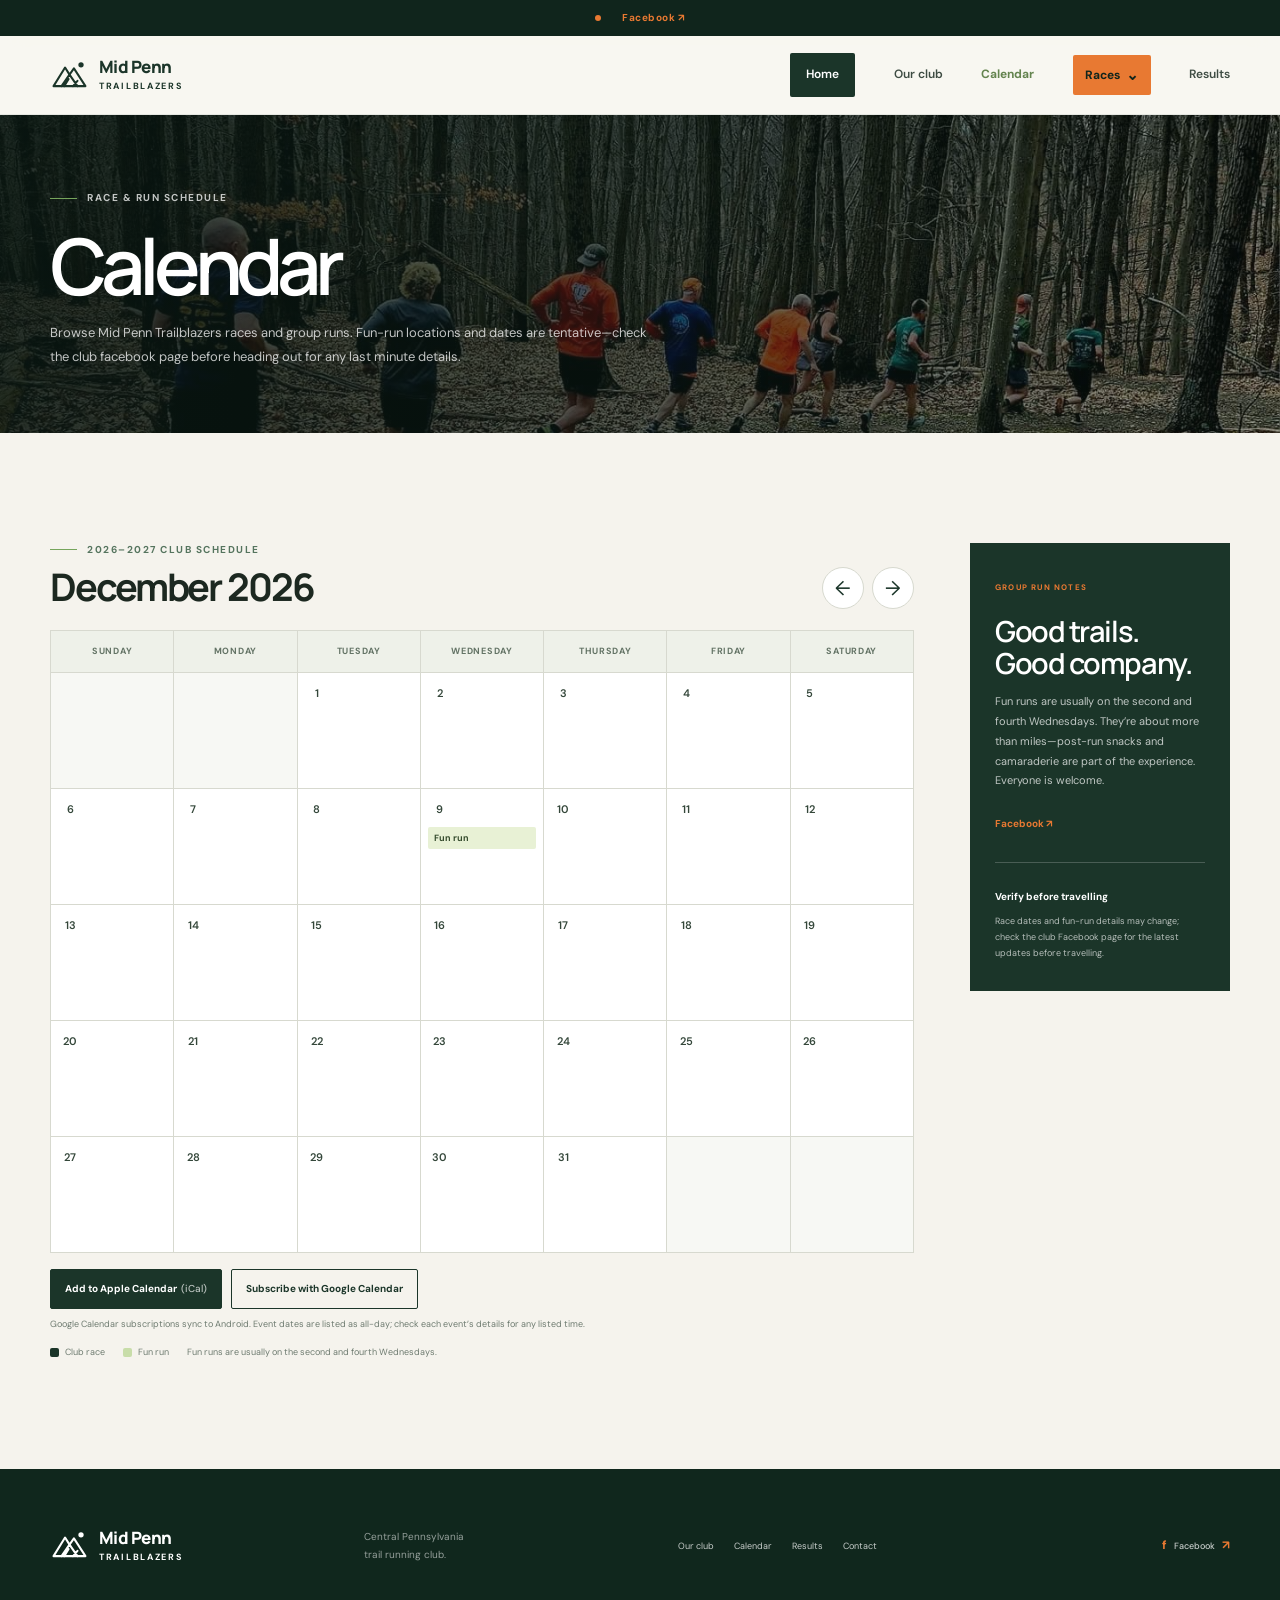
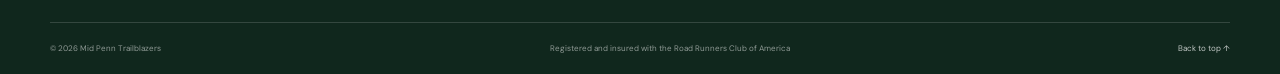
==== commit d1b22d70: "adding calendar link downloads" ====
--- a/calendar.html
+++ b/calendar.html
@@ -131,6 +131,23 @@
               role="grid"
               aria-labelledby="calendar-title"
             ></div>
+            <nav class="calendar-links" aria-label="Add calendar">
+              <a class="calendar-link" href="calendar.ics"
+                >Add to Apple Calendar <span>(iCal)</span></a
+              >
+              <a
+                class="calendar-link calendar-link--google"
+                id="google-calendar-link"
+                href="calendar.ics"
+                target="_blank"
+                rel="noreferrer"
+                >Subscribe with Google Calendar</a
+              >
+            </nav>
+            <p class="calendar-feed-note">
+              Google Calendar subscriptions sync to Android. Event dates are
+              listed as all-day; check each event’s details for any listed time.
+            </p>
             <div class="calendar-legend">
               <span><i class="legend-race"></i>Club race</span
               ><span><i class="legend-fun"></i>Fun run</span
--- a/styles.css
+++ b/styles.css
@@ -1388,6 +1388,55 @@
   color: #354c2d;
   background: #e8f1d5;
 }
+.calendar-links {
+  margin-top: 16px;
+  display: flex;
+  flex-wrap: wrap;
+  gap: 9px;
+}
+.calendar-link {
+  min-height: 40px;
+  padding: 0 14px;
+  display: inline-flex;
+  align-items: center;
+  justify-content: center;
+  gap: 4px;
+  color: #fff;
+  background: var(--forest);
+  border: 1px solid var(--forest);
+  border-radius: 2px;
+  font-size: 10px;
+  font-weight: 700;
+  text-decoration: none;
+  transition:
+    color 0.2s,
+    background 0.2s;
+}
+.calendar-link span {
+  color: rgba(255, 255, 255, 0.7);
+  font-weight: 500;
+}
+.calendar-link:hover {
+  color: var(--forest);
+  background: #fff;
+}
+.calendar-link:hover span {
+  color: #637365;
+}
+.calendar-link--google {
+  color: var(--forest);
+  background: transparent;
+}
+.calendar-link--google:hover {
+  color: #fff;
+  background: var(--forest);
+}
+.calendar-feed-note {
+  margin: 8px 0 0;
+  color: #6e7b70;
+  font-size: 9px;
+  line-height: 1.6;
+}
 .calendar-legend {
   margin-top: 14px;
   display: flex;
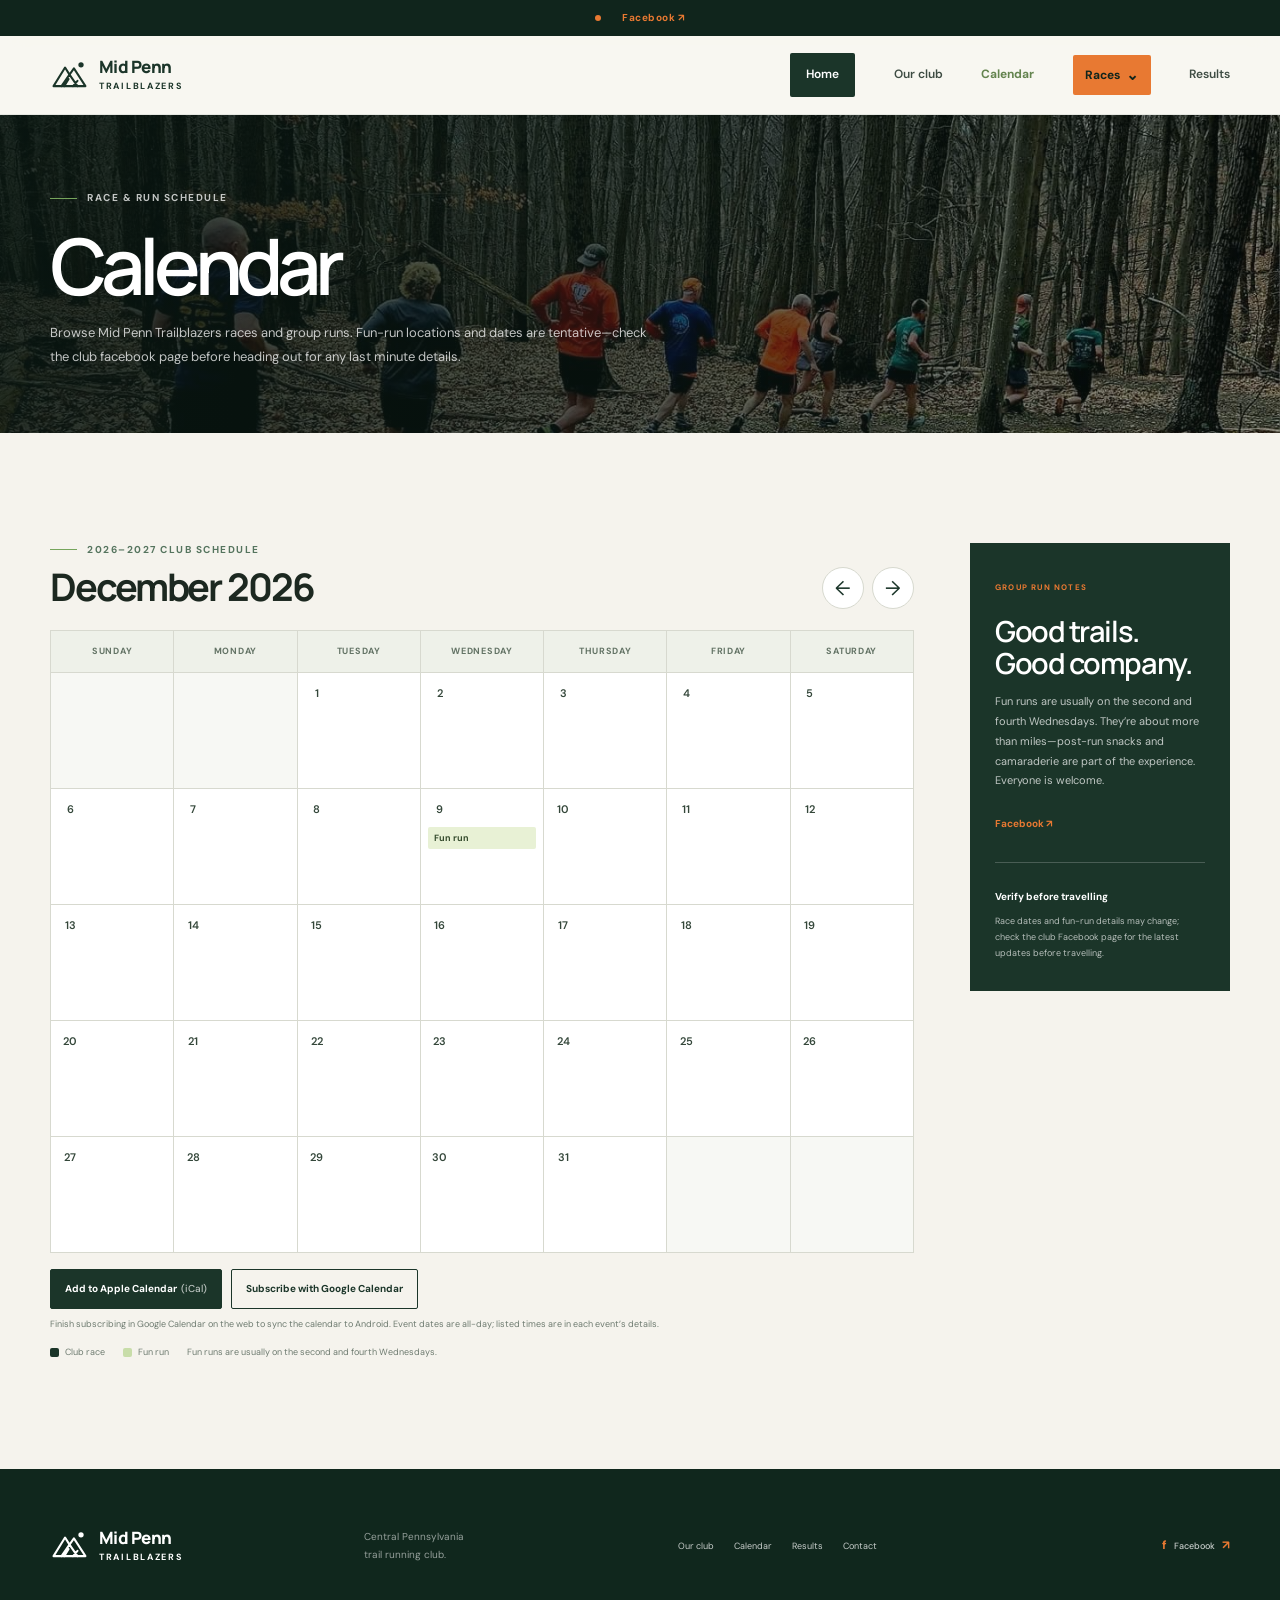
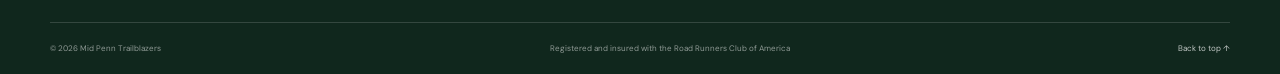
==== commit fdf45ba9: "fix calendar links" ====
--- a/calendar.html
+++ b/calendar.html
@@ -138,15 +138,16 @@
               <a
                 class="calendar-link calendar-link--google"
                 id="google-calendar-link"
-                href="calendar.ics"
+                href="https://calendar.google.com/calendar/u/0/r?cid=webcal%3A%2F%2Ftherealslim570.github.io%2Fmidpenntrailblazers%2Fcalendar.ics"
                 target="_blank"
                 rel="noreferrer"
                 >Subscribe with Google Calendar</a
               >
             </nav>
             <p class="calendar-feed-note">
-              Google Calendar subscriptions sync to Android. Event dates are
-              listed as all-day; check each event’s details for any listed time.
+              Finish subscribing in Google Calendar on the web to sync the
+              calendar to Android. Event dates are all-day; listed times are in
+              each event’s details.
             </p>
             <div class="calendar-legend">
               <span><i class="legend-race"></i>Club race</span
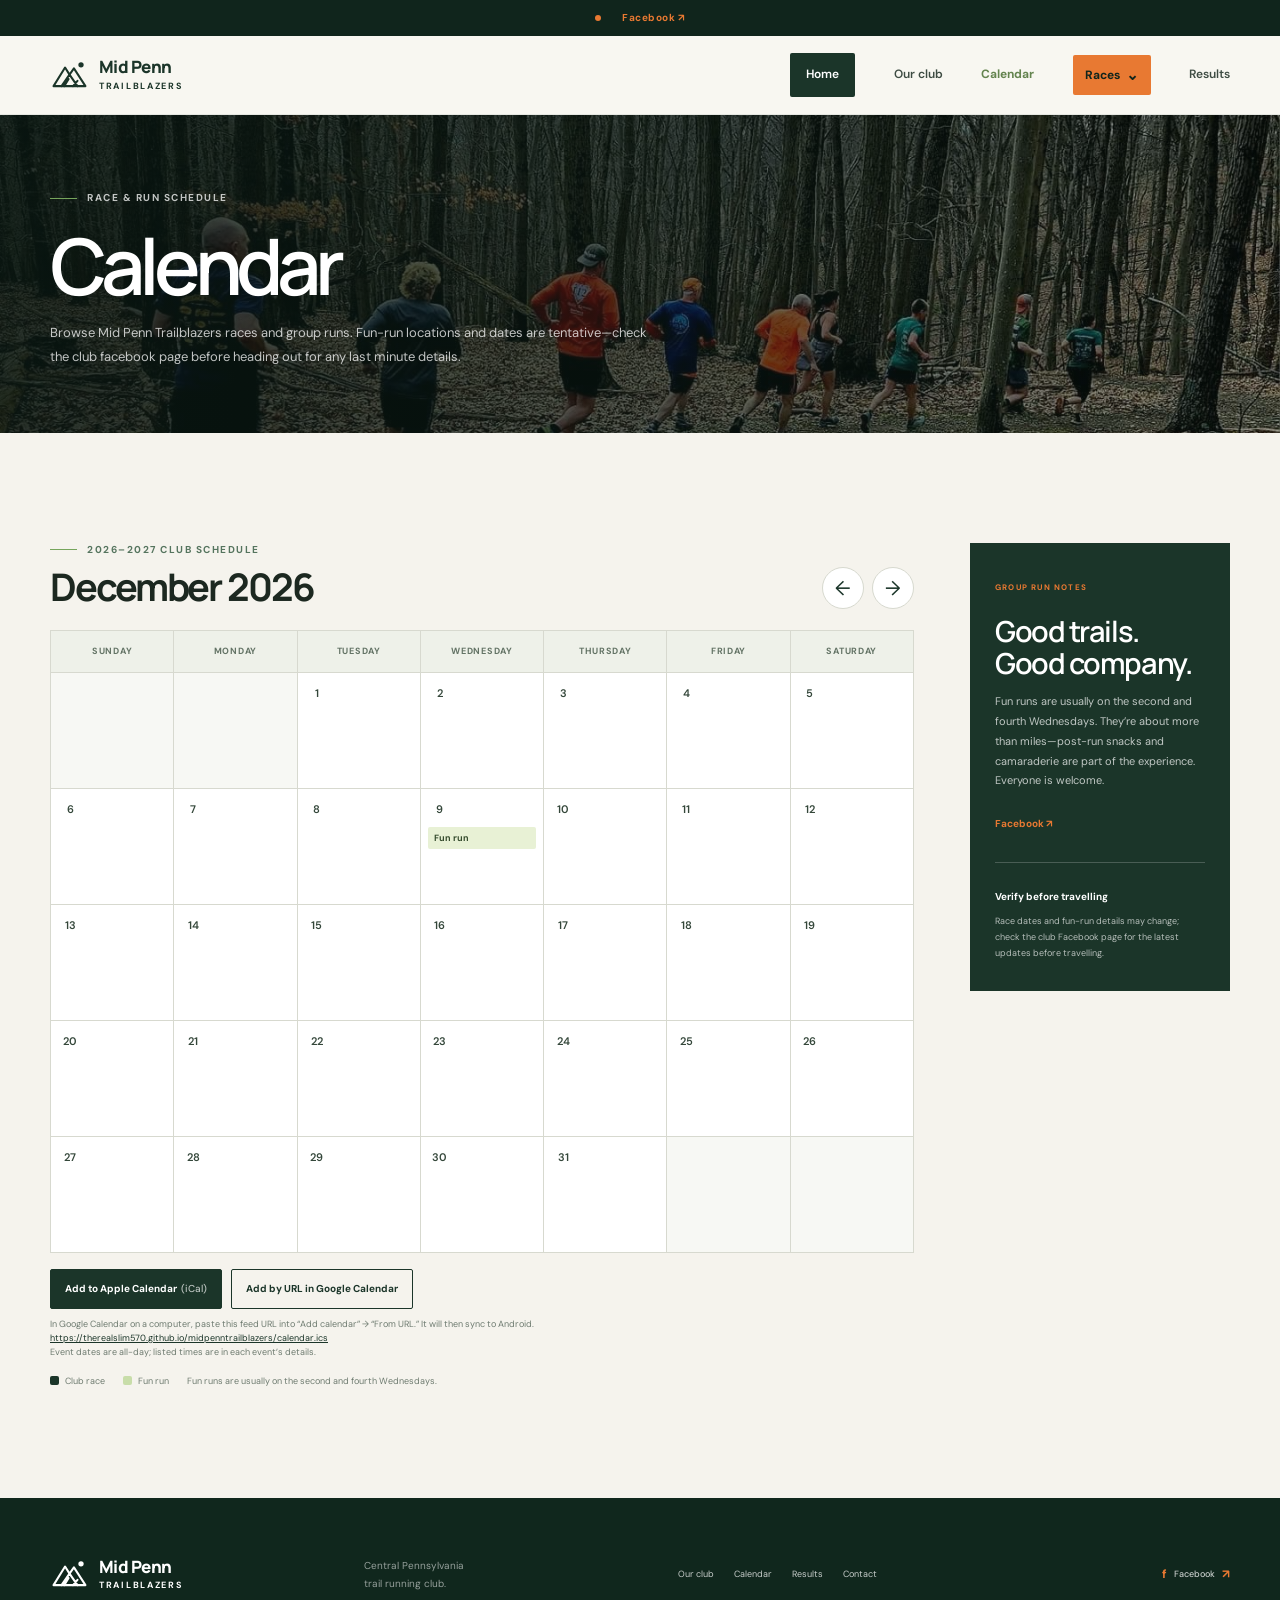
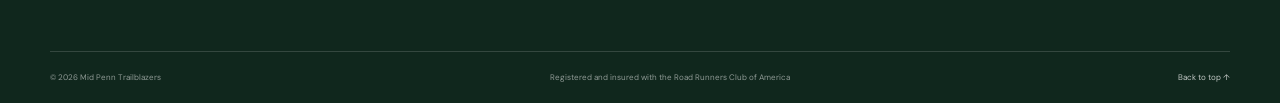
==== commit ffec3562: "update calendar links" ====
--- a/calendar.html
+++ b/calendar.html
@@ -138,16 +138,22 @@
               <a
                 class="calendar-link calendar-link--google"
                 id="google-calendar-link"
-                href="https://calendar.google.com/calendar/u/0/r?cid=webcal%3A%2F%2Ftherealslim570.github.io%2Fmidpenntrailblazers%2Fcalendar.ics"
+                href="https://calendar.google.com/calendar/u/0/r/settings/addbyurl"
                 target="_blank"
                 rel="noreferrer"
-                >Subscribe with Google Calendar</a
+                >Add by URL in Google Calendar</a
               >
             </nav>
             <p class="calendar-feed-note">
-              Finish subscribing in Google Calendar on the web to sync the
-              calendar to Android. Event dates are all-day; listed times are in
-              each event’s details.
+              In Google Calendar on a computer, paste this feed URL into
+              “Add calendar” → “From URL.” It will then sync to Android.
+              <br /><a
+                class="calendar-feed-url"
+                href="https://therealslim570.github.io/midpenntrailblazers/calendar.ics"
+                >https://therealslim570.github.io/midpenntrailblazers/calendar.ics</a
+              >
+              <br />Event dates are all-day; listed times are in each event’s
+              details.
             </p>
             <div class="calendar-legend">
               <span><i class="legend-race"></i>Club race</span
--- a/styles.css
+++ b/styles.css
@@ -1437,6 +1437,10 @@
   font-size: 9px;
   line-height: 1.6;
 }
+.calendar-feed-url {
+  color: var(--forest);
+  overflow-wrap: anywhere;
+}
 .calendar-legend {
   margin-top: 14px;
   display: flex;
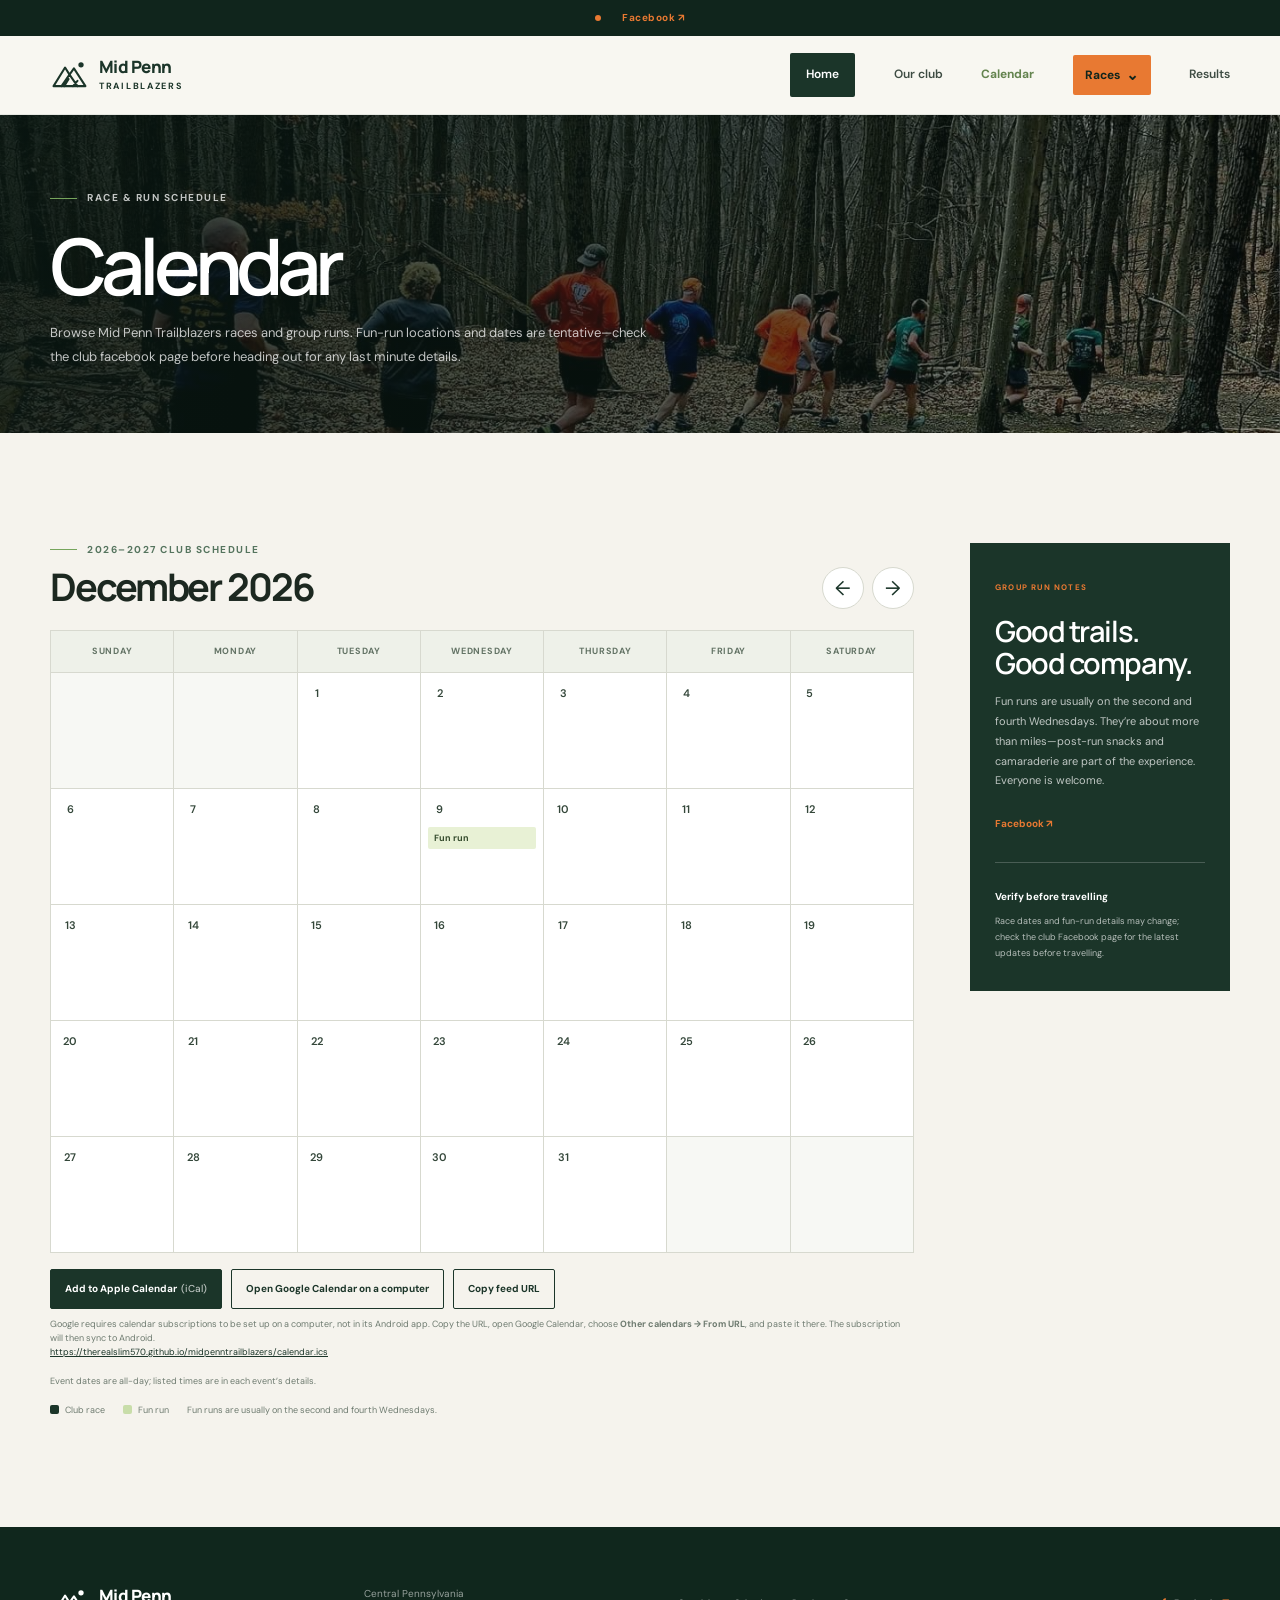
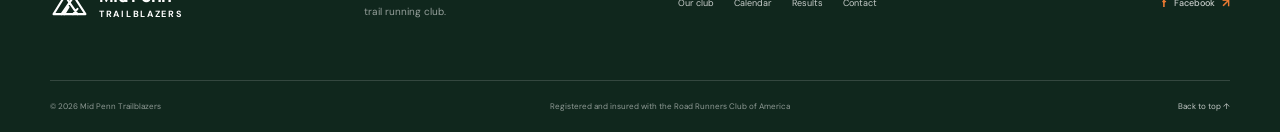
==== commit 39a77f88: "calendar fix" ====
--- a/calendar.html
+++ b/calendar.html
@@ -141,17 +141,32 @@
                 href="https://calendar.google.com/calendar/u/0/r/settings/addbyurl"
                 target="_blank"
                 rel="noreferrer"
-                >Add by URL in Google Calendar</a
-              >
+                >Open Google Calendar on a computer</a
+              >
+              <button
+                class="calendar-link calendar-link--google"
+                id="copy-calendar-feed"
+                type="button"
+              >
+                Copy feed URL
+              </button>
             </nav>
             <p class="calendar-feed-note">
-              In Google Calendar on a computer, paste this feed URL into
-              “Add calendar” → “From URL.” It will then sync to Android.
+              Google requires calendar subscriptions to be set up on a
+              computer, not in its Android app. Copy the URL, open Google
+              Calendar, choose <strong>Other calendars → From URL</strong>, and
+              paste it there. The subscription will then sync to Android.
               <br /><a
                 class="calendar-feed-url"
+                id="calendar-feed-url"
                 href="https://therealslim570.github.io/midpenntrailblazers/calendar.ics"
                 >https://therealslim570.github.io/midpenntrailblazers/calendar.ics</a
               >
+              <br /><span
+                id="calendar-feed-status"
+                role="status"
+                aria-live="polite"
+              ></span>
               <br />Event dates are all-day; listed times are in each event’s
               details.
             </p>
--- a/styles.css
+++ b/styles.css
@@ -1426,6 +1426,8 @@
 .calendar-link--google {
   color: var(--forest);
   background: transparent;
+  font-family: var(--body);
+  cursor: pointer;
 }
 .calendar-link--google:hover {
   color: #fff;
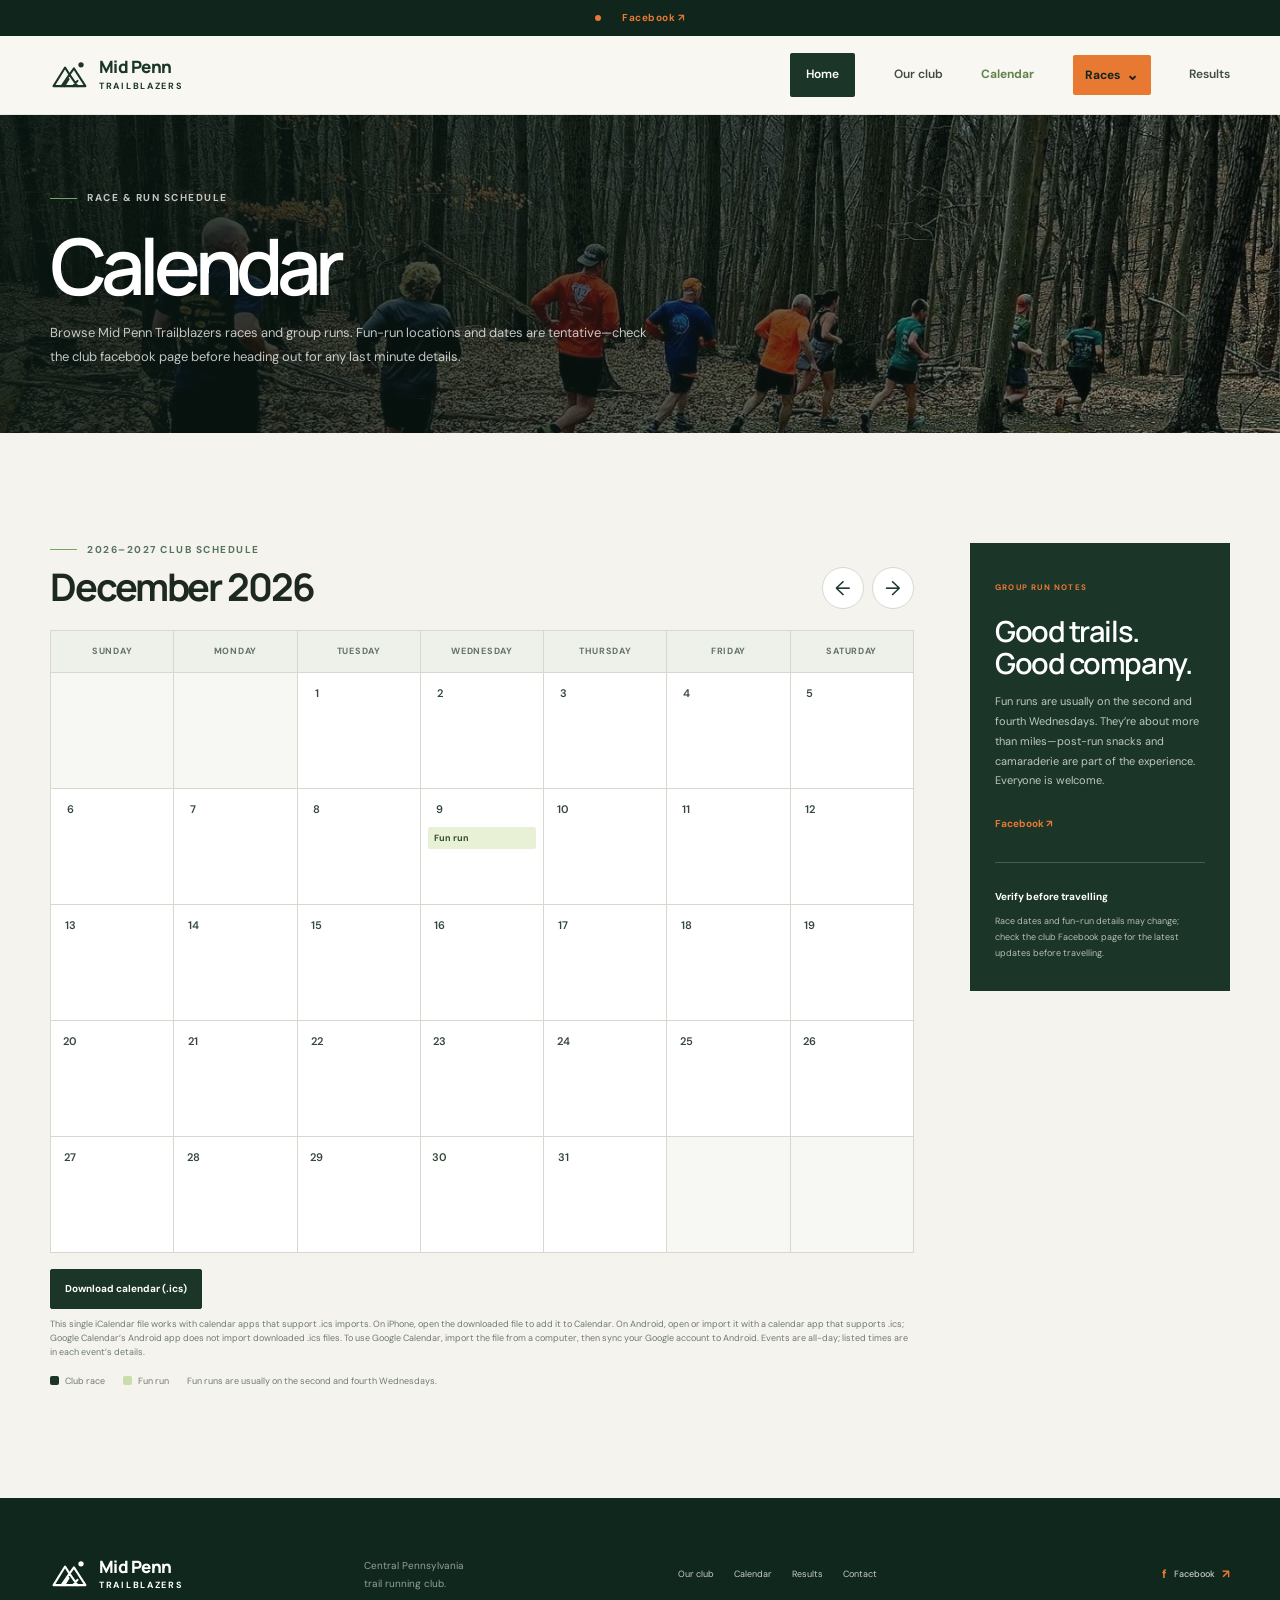
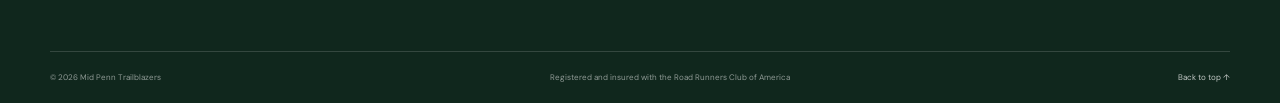
==== commit 7b03e780: "adding calendar download" ====
--- a/calendar.html
+++ b/calendar.html
@@ -131,44 +131,23 @@
               role="grid"
               aria-labelledby="calendar-title"
             ></div>
-            <nav class="calendar-links" aria-label="Add calendar">
-              <a class="calendar-link" href="calendar.ics"
-                >Add to Apple Calendar <span>(iCal)</span></a
+            <div class="calendar-links">
+              <a
+                class="calendar-link"
+                href="calendar.ics"
+                download="mid-penn-trailblazers.ics"
+                type="text/calendar"
+                >Download calendar (.ics)</a
               >
-              <a
-                class="calendar-link calendar-link--google"
-                id="google-calendar-link"
-                href="https://calendar.google.com/calendar/u/0/r/settings/addbyurl"
-                target="_blank"
-                rel="noreferrer"
-                >Open Google Calendar on a computer</a
-              >
-              <button
-                class="calendar-link calendar-link--google"
-                id="copy-calendar-feed"
-                type="button"
-              >
-                Copy feed URL
-              </button>
-            </nav>
+            </div>
             <p class="calendar-feed-note">
-              Google requires calendar subscriptions to be set up on a
-              computer, not in its Android app. Copy the URL, open Google
-              Calendar, choose <strong>Other calendars → From URL</strong>, and
-              paste it there. The subscription will then sync to Android.
-              <br /><a
-                class="calendar-feed-url"
-                id="calendar-feed-url"
-                href="https://therealslim570.github.io/midpenntrailblazers/calendar.ics"
-                >https://therealslim570.github.io/midpenntrailblazers/calendar.ics</a
-              >
-              <br /><span
-                id="calendar-feed-status"
-                role="status"
-                aria-live="polite"
-              ></span>
-              <br />Event dates are all-day; listed times are in each event’s
-              details.
+              This single iCalendar file works with calendar apps that support
+              .ics imports. On iPhone, open the downloaded file to add it to
+              Calendar. On Android, open or import it with a calendar app that
+              supports .ics; Google Calendar’s Android app does not import
+              downloaded .ics files. To use Google Calendar, import the file
+              from a computer, then sync your Google account to Android.
+              Events are all-day; listed times are in each event’s details.
             </p>
             <div class="calendar-legend">
               <span><i class="legend-race"></i>Club race</span
--- a/styles.css
+++ b/styles.css
@@ -1412,36 +1412,15 @@
     color 0.2s,
     background 0.2s;
 }
-.calendar-link span {
-  color: rgba(255, 255, 255, 0.7);
-  font-weight: 500;
-}
 .calendar-link:hover {
   color: var(--forest);
   background: #fff;
-}
-.calendar-link:hover span {
-  color: #637365;
-}
-.calendar-link--google {
-  color: var(--forest);
-  background: transparent;
-  font-family: var(--body);
-  cursor: pointer;
-}
-.calendar-link--google:hover {
-  color: #fff;
-  background: var(--forest);
 }
 .calendar-feed-note {
   margin: 8px 0 0;
   color: #6e7b70;
   font-size: 9px;
   line-height: 1.6;
-}
-.calendar-feed-url {
-  color: var(--forest);
-  overflow-wrap: anywhere;
 }
 .calendar-legend {
   margin-top: 14px;
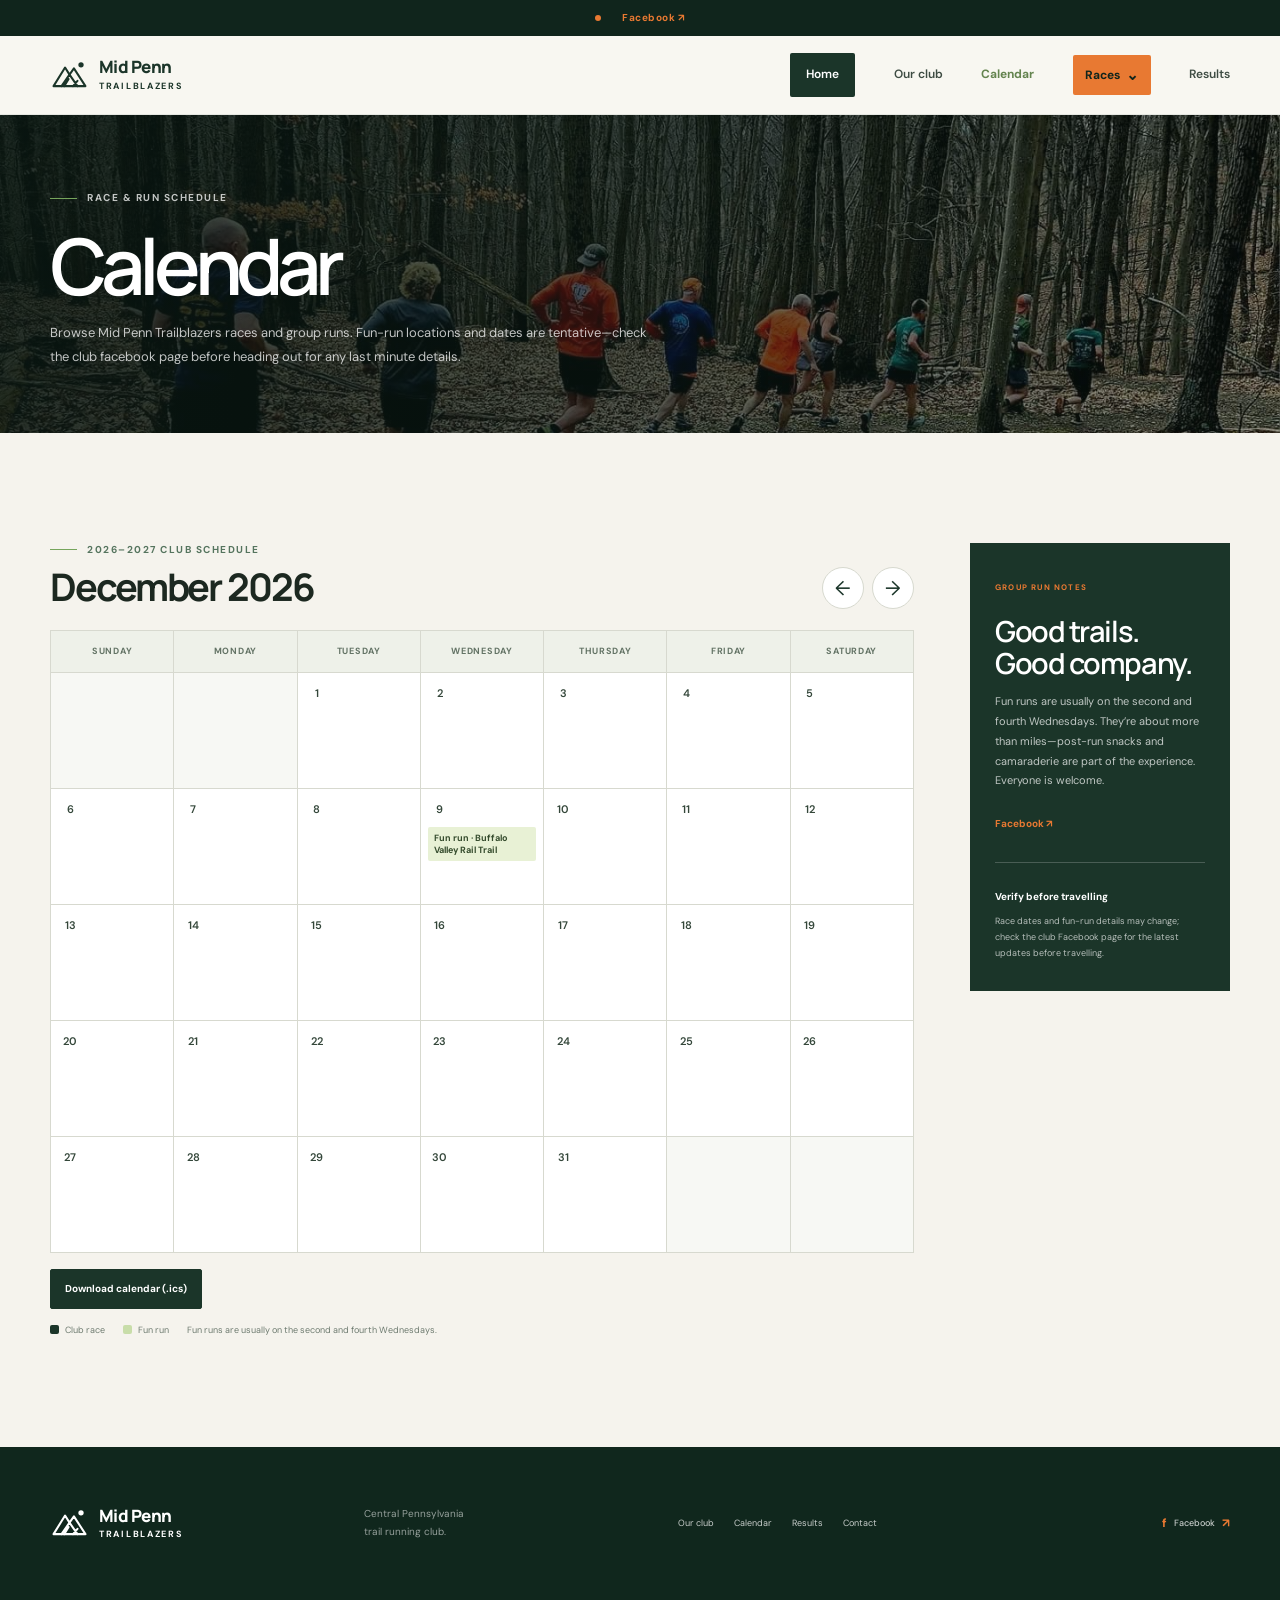
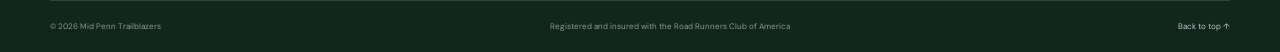
==== commit 9a3ead83: "updating pages" ====
--- a/calendar.html
+++ b/calendar.html
@@ -140,15 +140,6 @@
                 >Download calendar (.ics)</a
               >
             </div>
-            <p class="calendar-feed-note">
-              This single iCalendar file works with calendar apps that support
-              .ics imports. On iPhone, open the downloaded file to add it to
-              Calendar. On Android, open or import it with a calendar app that
-              supports .ics; Google Calendar’s Android app does not import
-              downloaded .ics files. To use Google Calendar, import the file
-              from a computer, then sync your Google account to Android.
-              Events are all-day; listed times are in each event’s details.
-            </p>
             <div class="calendar-legend">
               <span><i class="legend-race"></i>Club race</span
               ><span><i class="legend-fun"></i>Fun run</span
--- a/styles.css
+++ b/styles.css
@@ -1846,6 +1846,28 @@
   font-weight: 700;
   letter-spacing: -0.035em;
 }
+.course-breakdown {
+  margin-top: 15px;
+  display: grid;
+  gap: 12px;
+}
+.course-segment {
+  padding: 16px 17px;
+  background: #f7f9f4;
+  border: 1px solid #dfe6d8;
+}
+.course-segment h4 {
+  margin: 0 0 7px;
+  color: var(--forest);
+  font: 700 13px var(--display);
+  letter-spacing: -0.02em;
+}
+.course-segment p {
+  margin: 0;
+  color: #5d6d63;
+  font-size: 12px;
+  line-height: 1.8;
+}
 .race-copy ul {
   padding-left: 19px;
   color: #637168;
@@ -2006,6 +2028,25 @@
 .course-map-info .lime-button {
   color: var(--deep);
 }
+.elevation-profile {
+  margin-top: 40px;
+}
+.elevation-profile-heading {
+  margin-bottom: 14px;
+}
+.elevation-profile-heading h3 {
+  margin: 0;
+  font: 700 18px var(--display);
+  letter-spacing: -0.035em;
+}
+.elevation-profile-image {
+  width: min(100%, 700px);
+  height: auto;
+  margin-inline: auto;
+  display: block;
+  background: #fff;
+  border: 1px solid var(--line);
+}
 @media (max-width: 640px) {
   .course-maps {
     padding-block: 62px;
@@ -2032,6 +2073,9 @@
   }
   .course-map-info .button {
     min-height: 40px;
+  }
+  .elevation-profile {
+    margin-top: 30px;
   }
 }
 .race-more {
@@ -2148,7 +2192,7 @@
 }
 .year-results {
   display: grid;
-  grid-template-columns: repeat(2, minmax(0, 1fr));
+  grid-template-columns: 1fr;
   gap: 10px;
 }
 .year-result {
@@ -2198,6 +2242,91 @@
   font-size: 14px;
   font-weight: 400;
 }
+.year-result-item {
+  min-width: 0;
+}
+.year-result-item.is-expanded {
+  grid-column: 1 / -1;
+}
+.local-results {
+  margin-top: 6px;
+  color: var(--ink);
+  background: #fff;
+  border: 1px solid #e1e6dc;
+}
+.local-results summary {
+  padding: 10px 12px;
+  color: var(--forest);
+  cursor: pointer;
+  font-size: 9px;
+  font-weight: 700;
+  list-style-position: inside;
+}
+.local-results[open] summary {
+  border-bottom: 1px solid #e7ebe3;
+}
+.local-results-content {
+  padding: 13px;
+}
+.local-results-set + .local-results-set {
+  margin-top: 24px;
+  padding-top: 20px;
+  border-top: 1px solid var(--line);
+}
+.local-results-set h3 {
+  margin: 0 0 6px;
+  color: var(--forest);
+  font: 700 13px/1.4 var(--display);
+}
+.local-results-status {
+  margin: 0 0 6px;
+  color: #8a5a18;
+  font-size: 9px;
+}
+.local-results-source {
+  display: inline-block;
+  margin-bottom: 8px;
+  color: #617d4d;
+  font-size: 9px;
+  font-weight: 700;
+  text-decoration: none;
+}
+.local-results-source:hover {
+  text-decoration: underline;
+  text-underline-offset: 2px;
+}
+.local-results-table-wrap {
+  max-width: 100%;
+  overflow-x: auto;
+}
+.local-results table {
+  width: 100%;
+  min-width: 740px;
+  border-collapse: collapse;
+  font-size: 9px;
+  text-align: left;
+}
+.local-results caption {
+  padding: 7px 0;
+  color: #748078;
+  font-size: 8px;
+  text-align: left;
+}
+.local-results th,
+.local-results td {
+  padding: 7px 8px;
+  border-bottom: 1px solid #e8ebe4;
+  white-space: nowrap;
+}
+.local-results th {
+  color: #465b49;
+  background: #eef0e9;
+  font-size: 8px;
+  font-weight: 700;
+}
+.local-results tbody tr:nth-child(even) {
+  background: #fafbf8;
+}
 .year-footnote {
   margin: 12px 0 0;
   color: #78847b;
@@ -2245,7 +2374,7 @@
 .older-years {
   padding: 4px 0 20px;
   display: grid;
-  grid-template-columns: repeat(2, minmax(0, 1fr));
+  grid-template-columns: 1fr;
   gap: 25px 30px;
 }
 .result-year--compact {
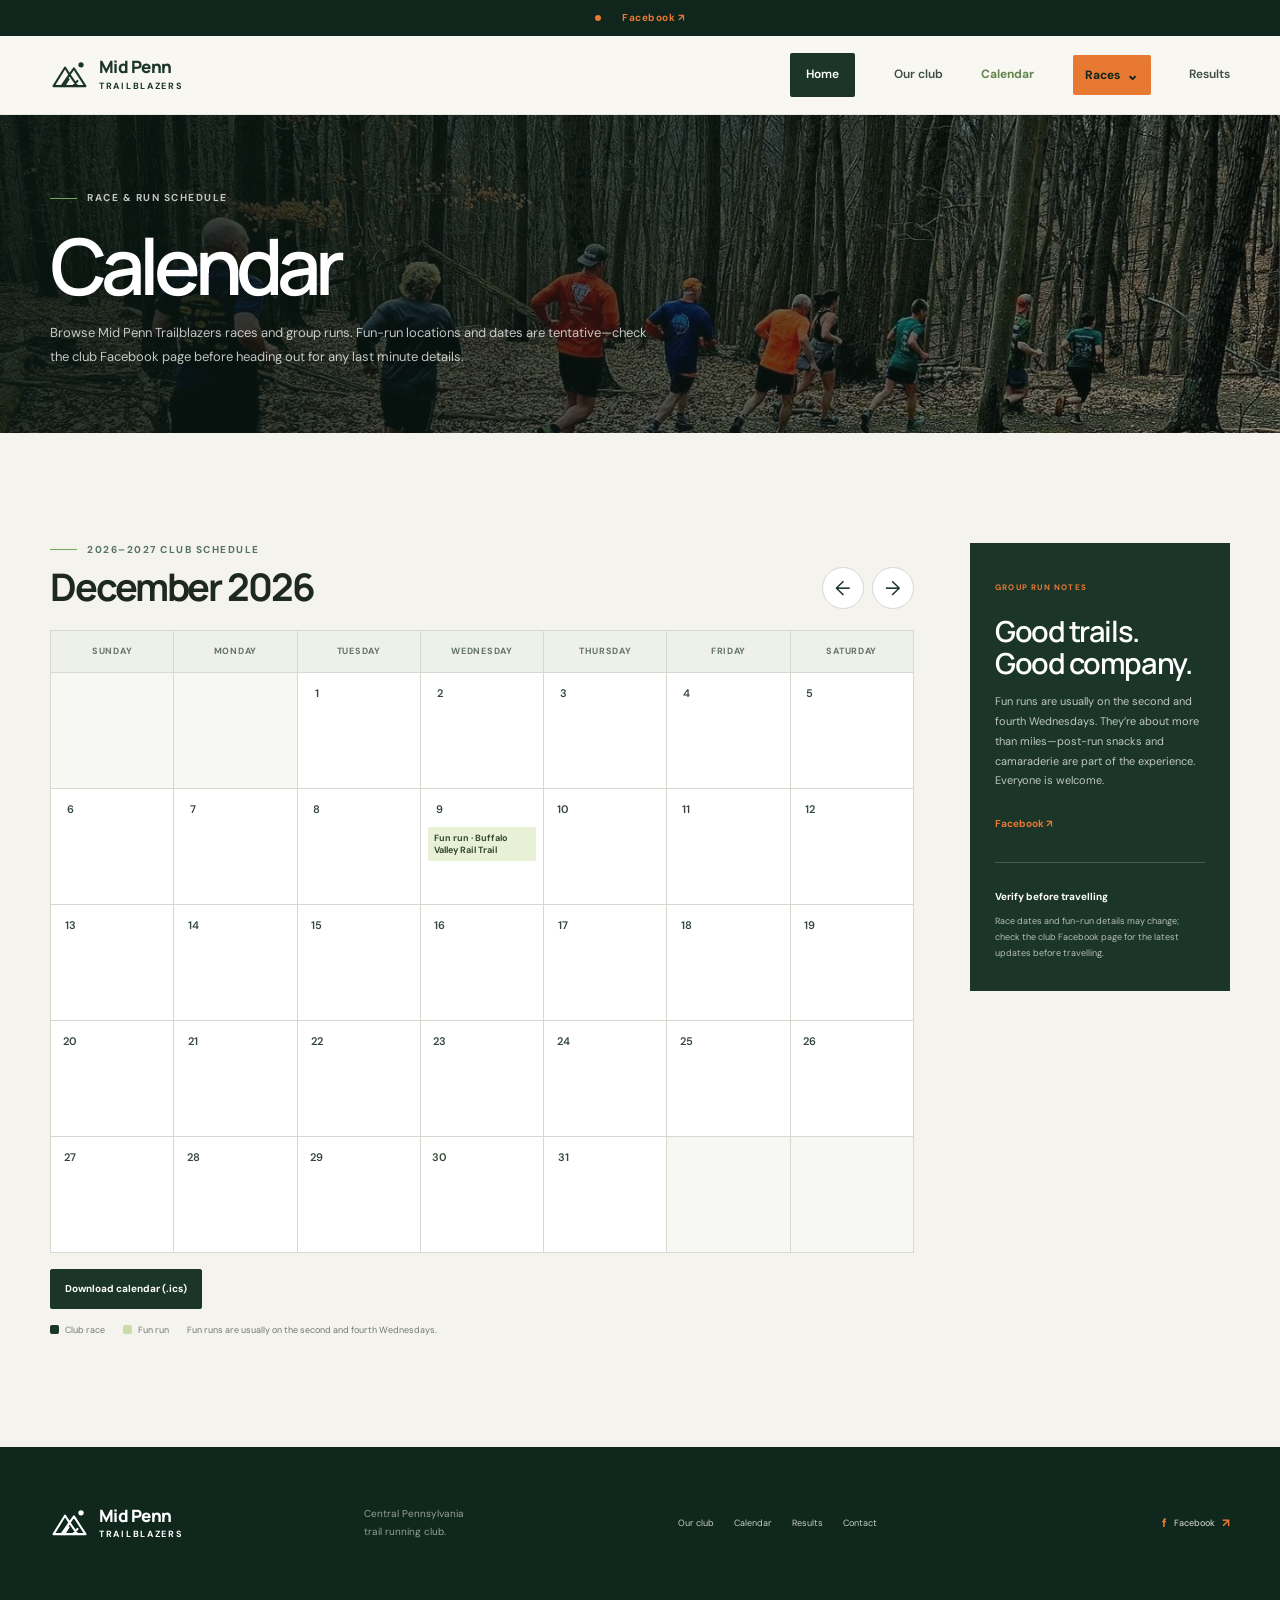
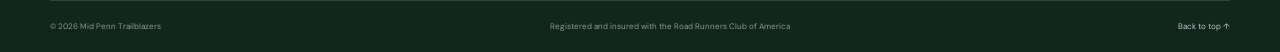
==== commit 4f8d60af: "Normalize filenames and update site content Co-authored-by: Copilot <223556219+Copilot@users.noreply" ====
--- a/calendar.html
+++ b/calendar.html
@@ -97,7 +97,7 @@
           <h1>Calendar</h1>
           <p>
             Browse Mid Penn Trailblazers races and group runs. Fun-run locations
-            and dates are tentative—check the club facebook page before heading
+            and dates are tentative—check the club Facebook page before heading
             out for any last minute details.
           </p>
         </div>
--- a/styles.css
+++ b/styles.css
@@ -1907,6 +1907,13 @@
   font-size: 11px;
   line-height: 1.55;
 }
+.race-inline-link {
+  color: var(--forest);
+  text-underline-offset: 3px;
+}
+.race-inline-link:hover {
+  color: #64844f;
+}
 .race-actions {
   margin-top: 19px;
   display: grid;
